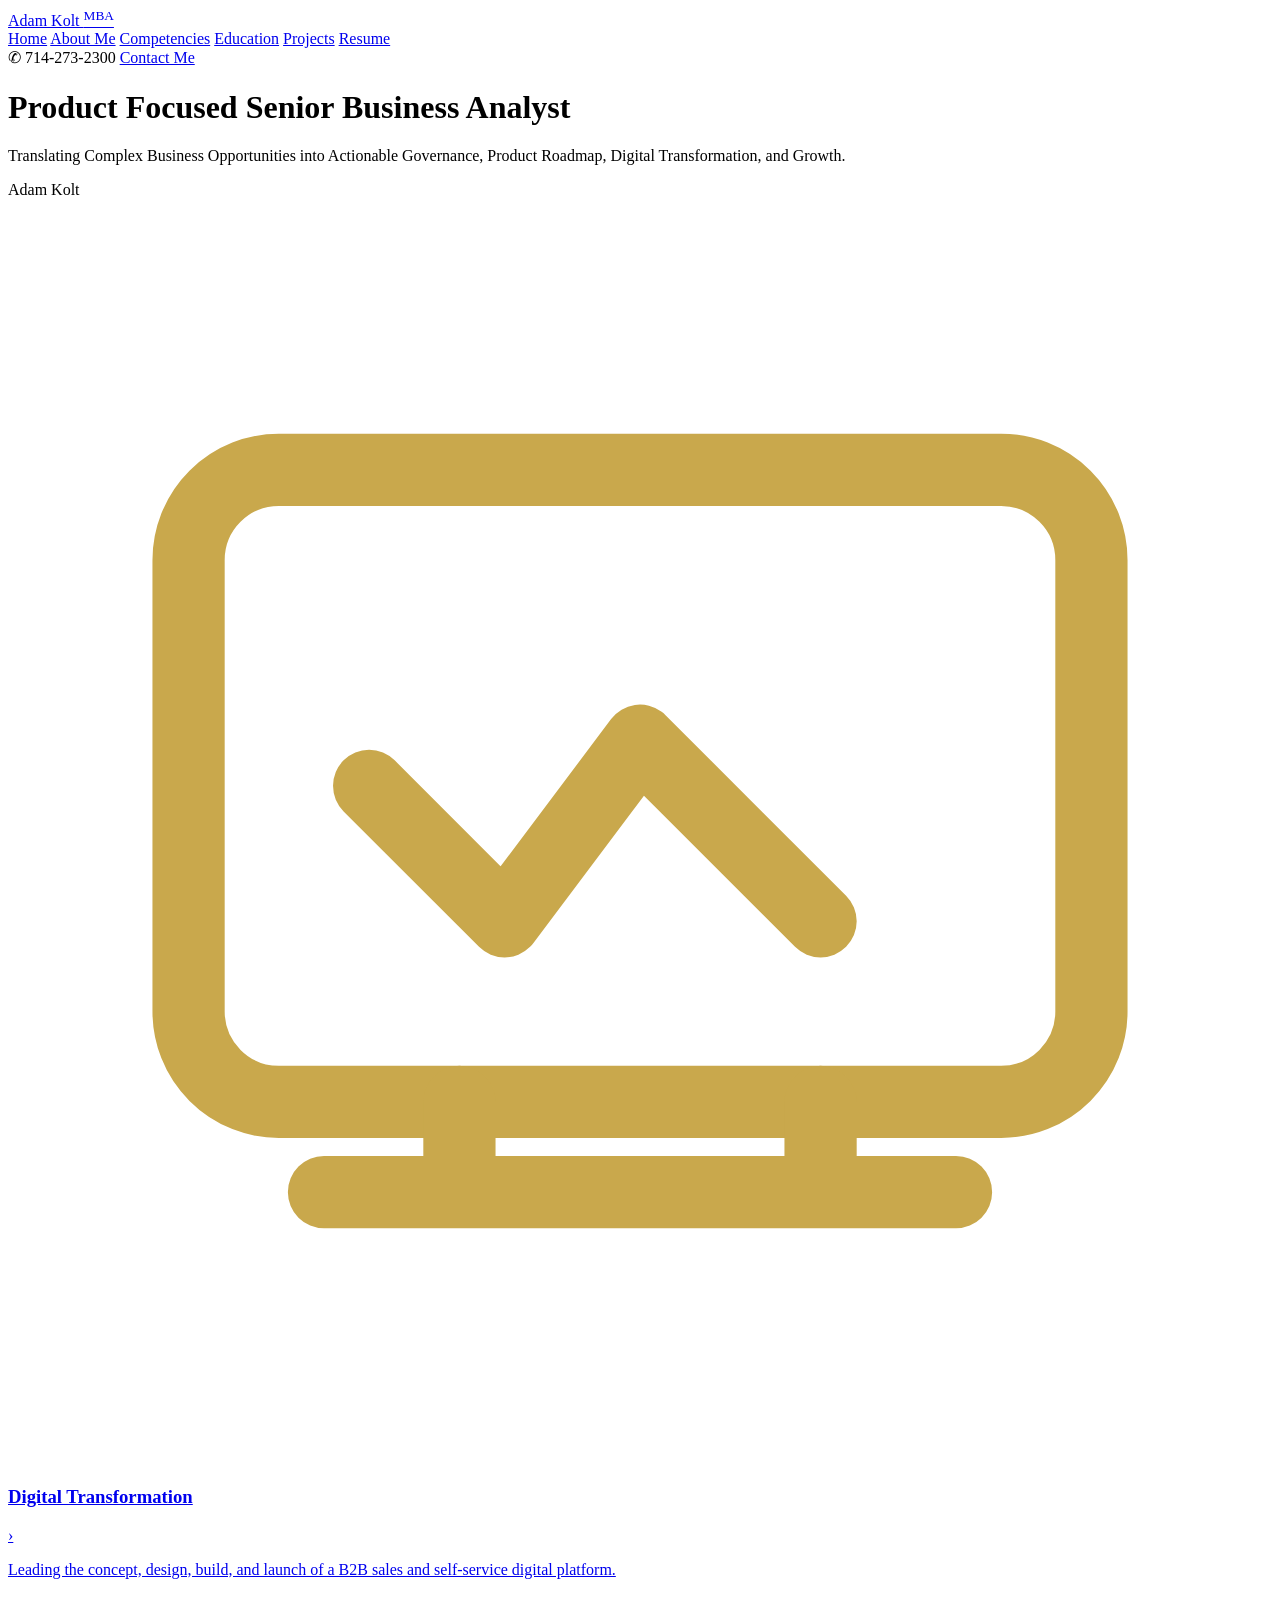
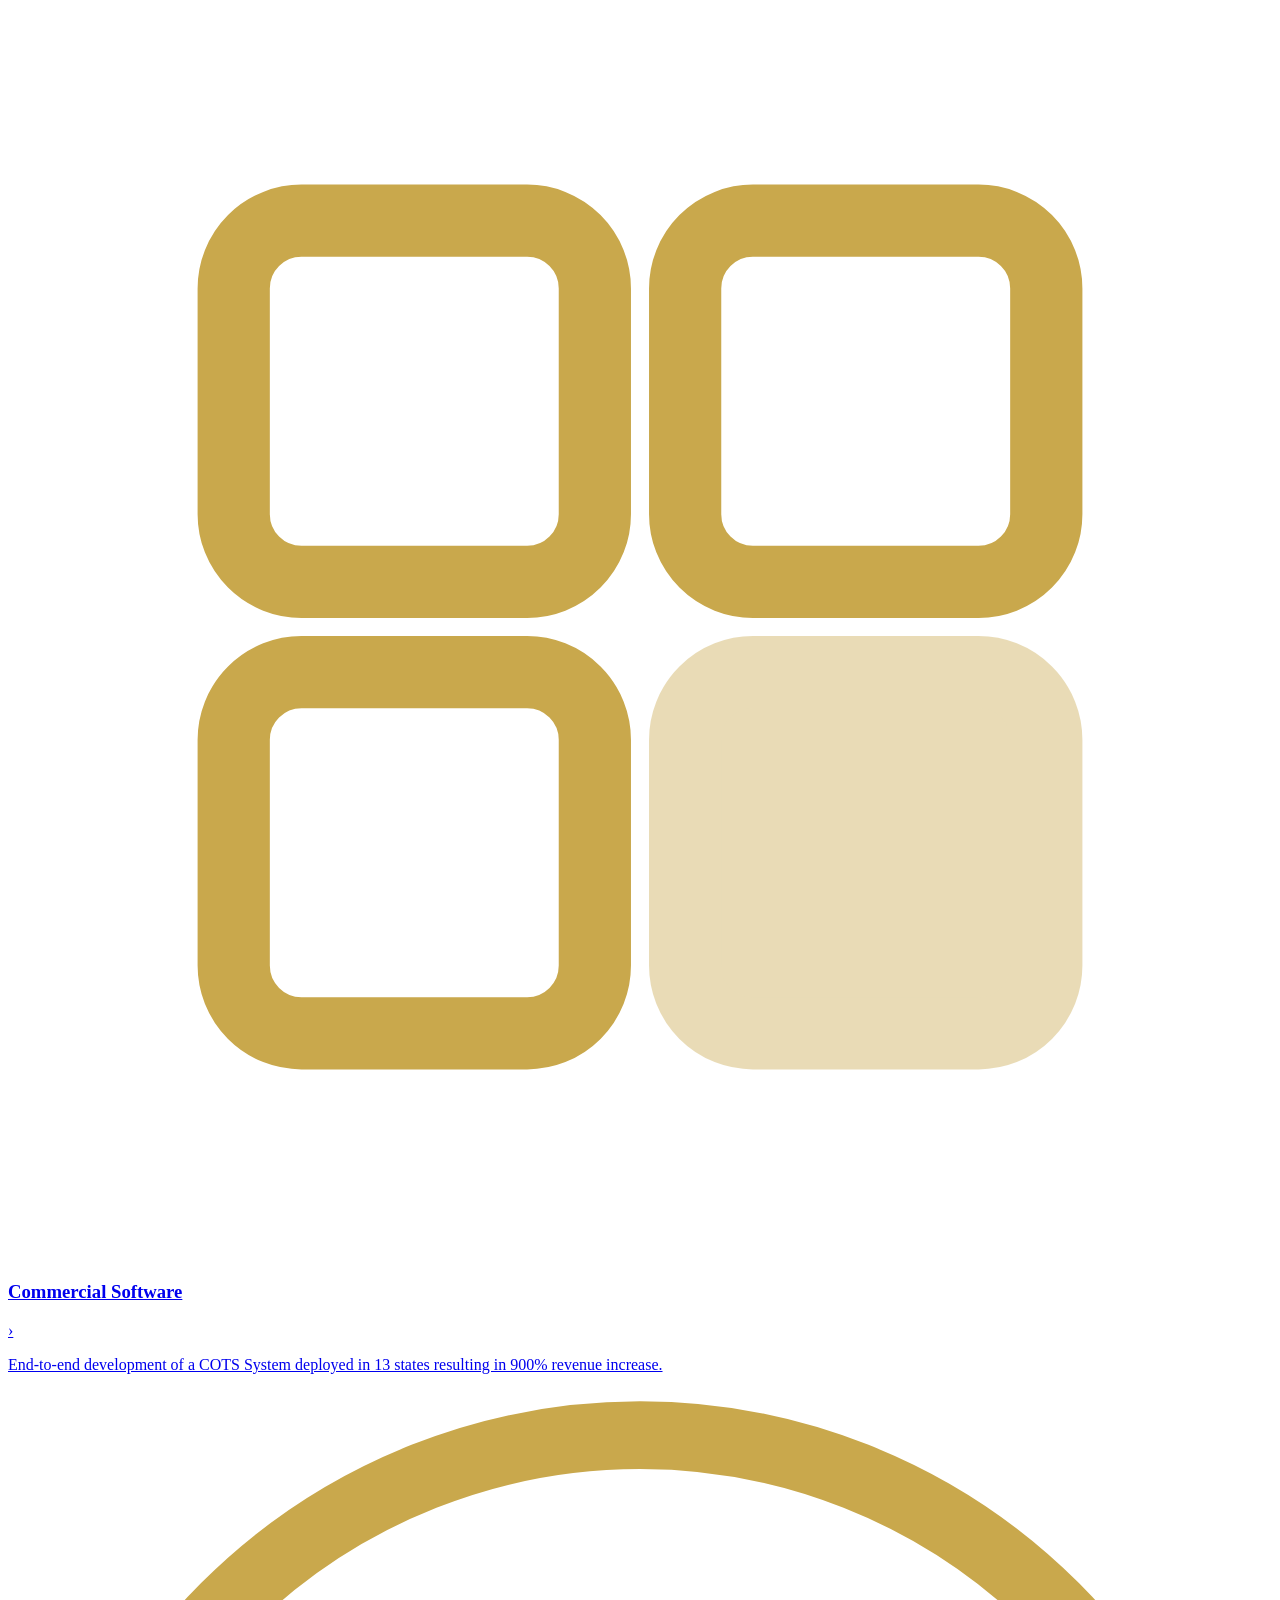
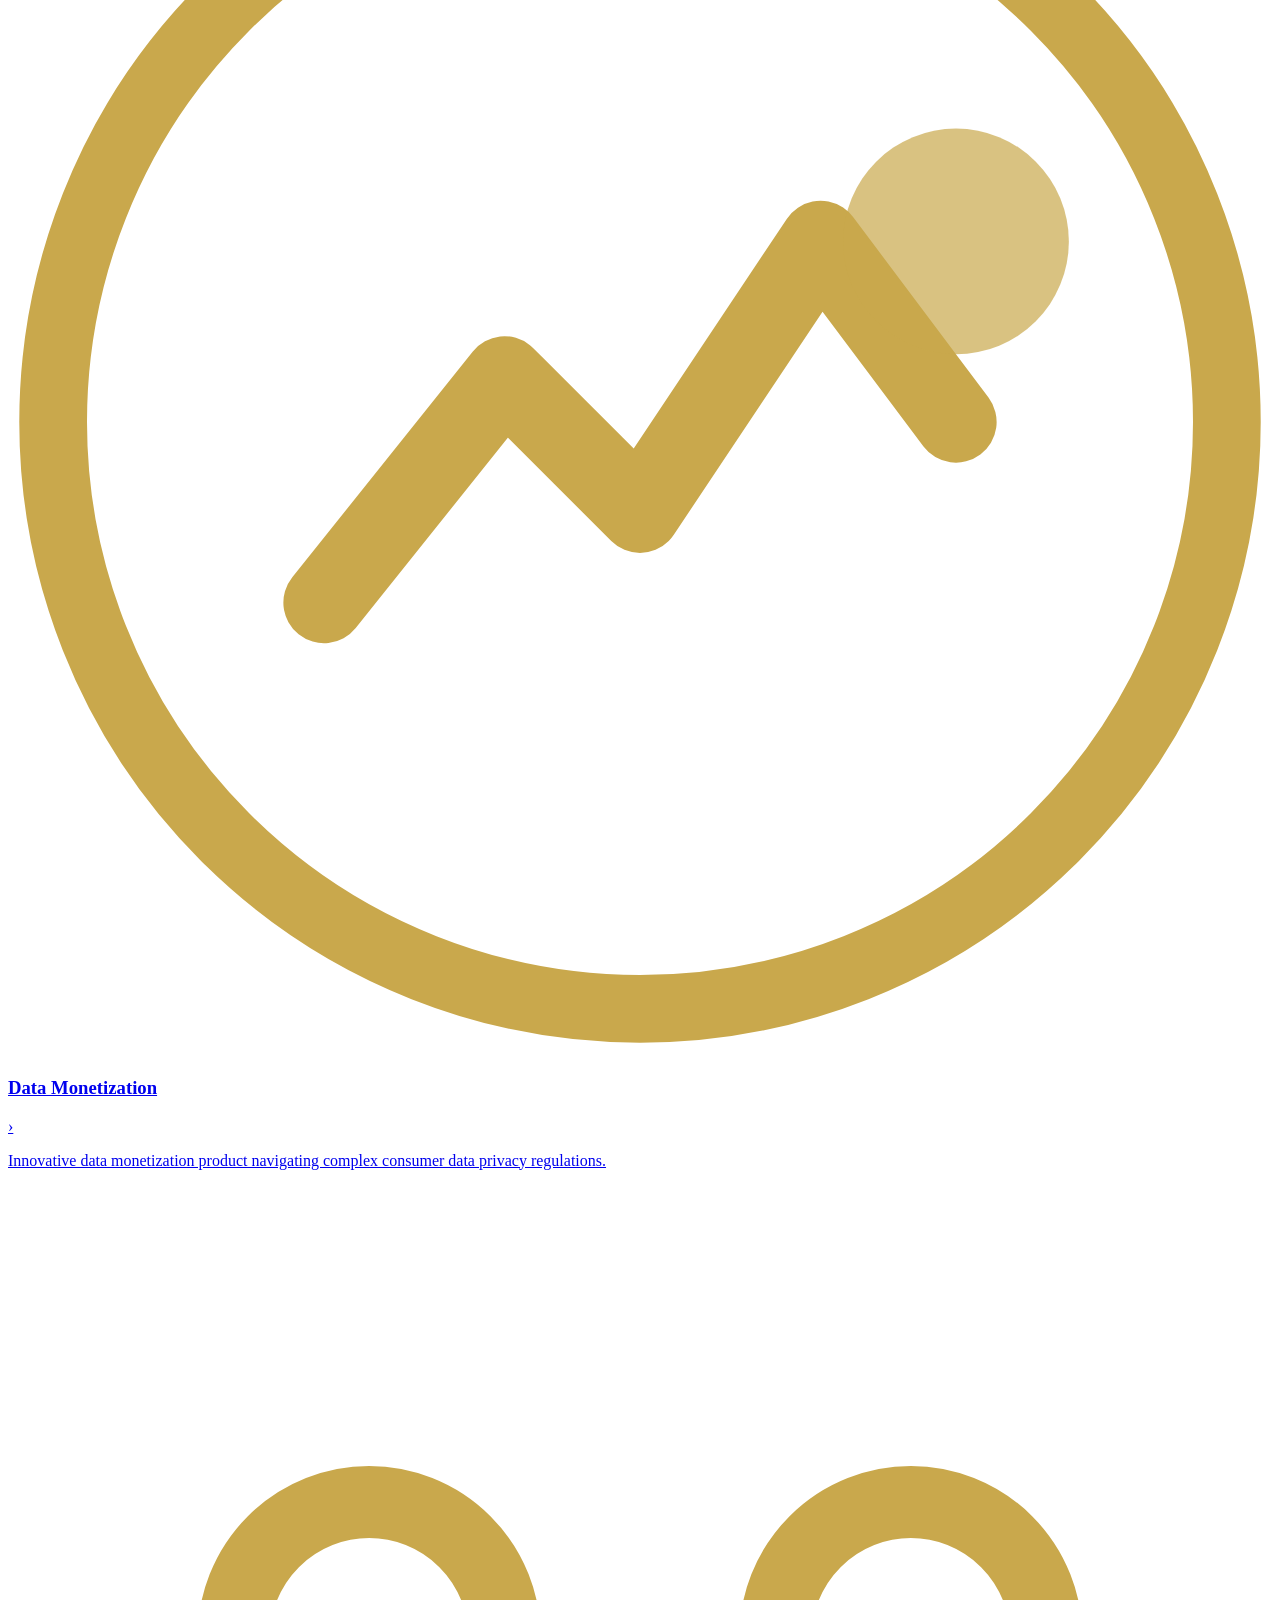
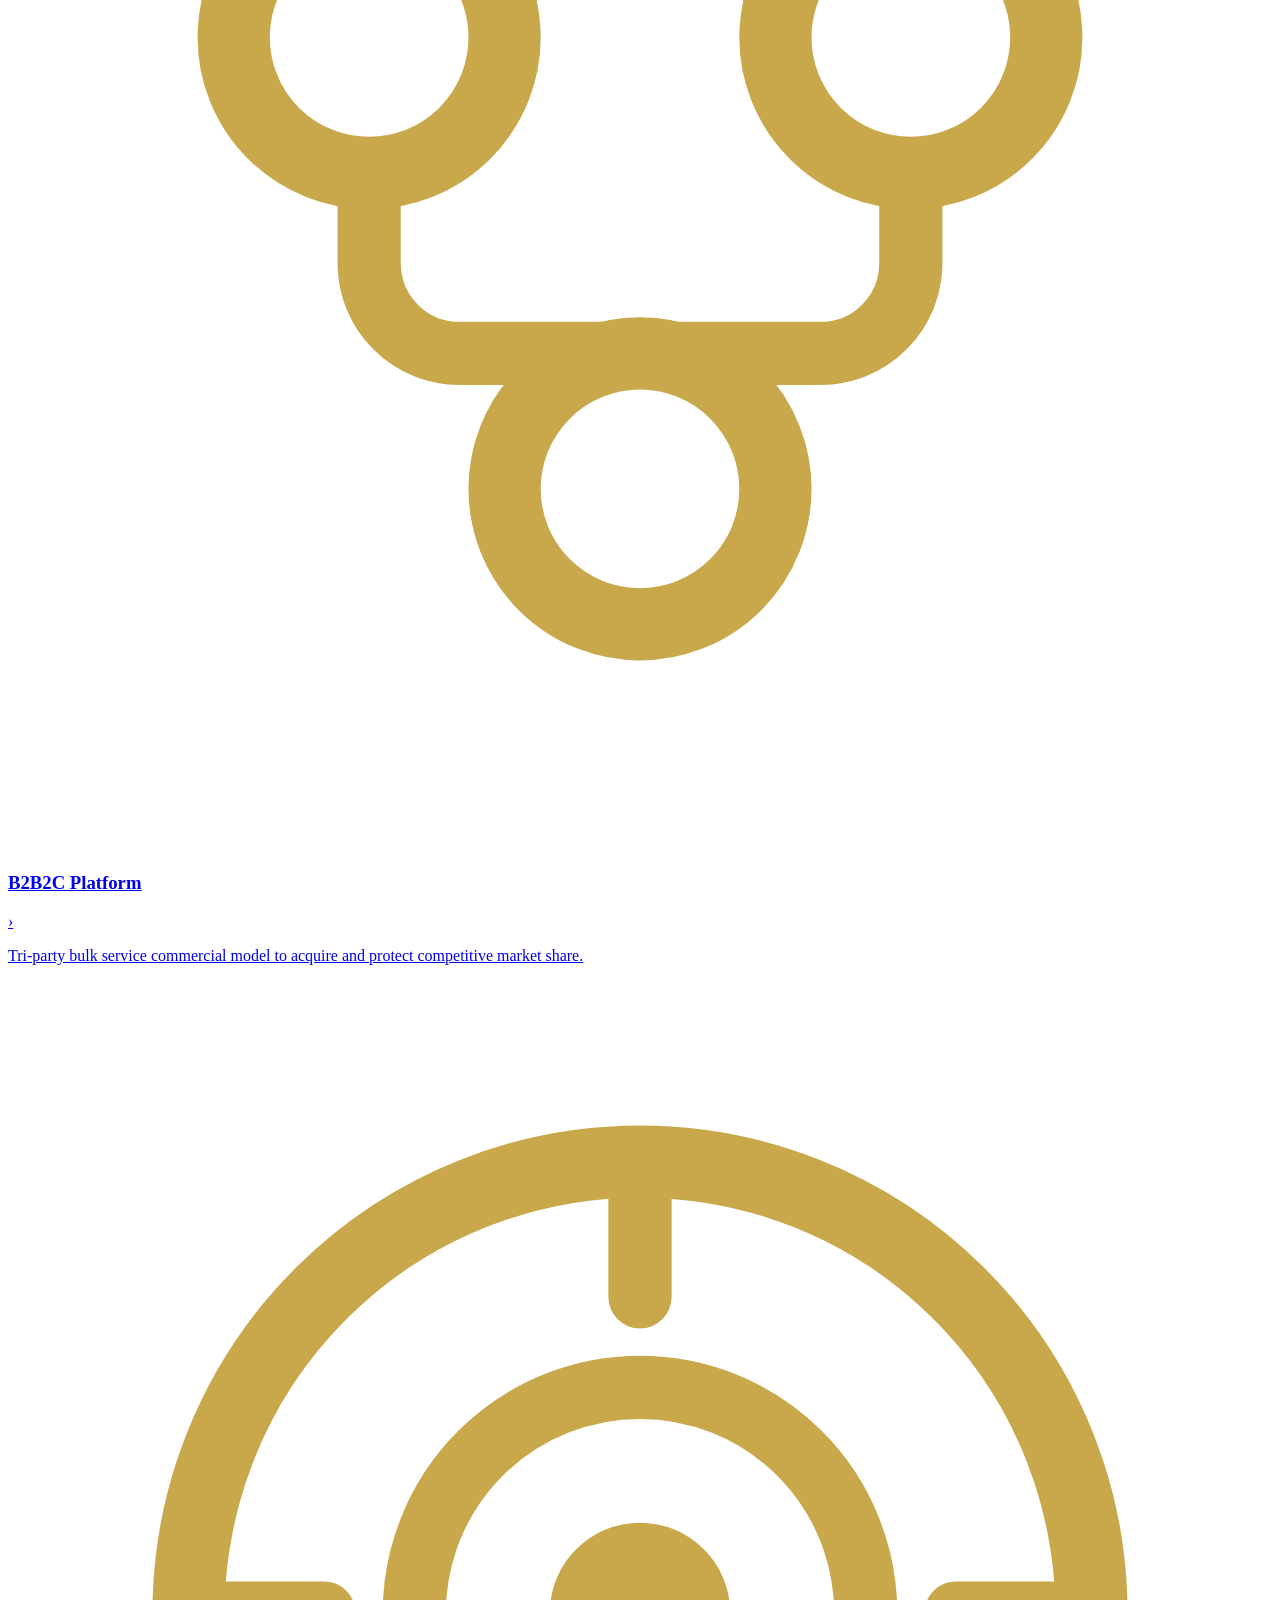
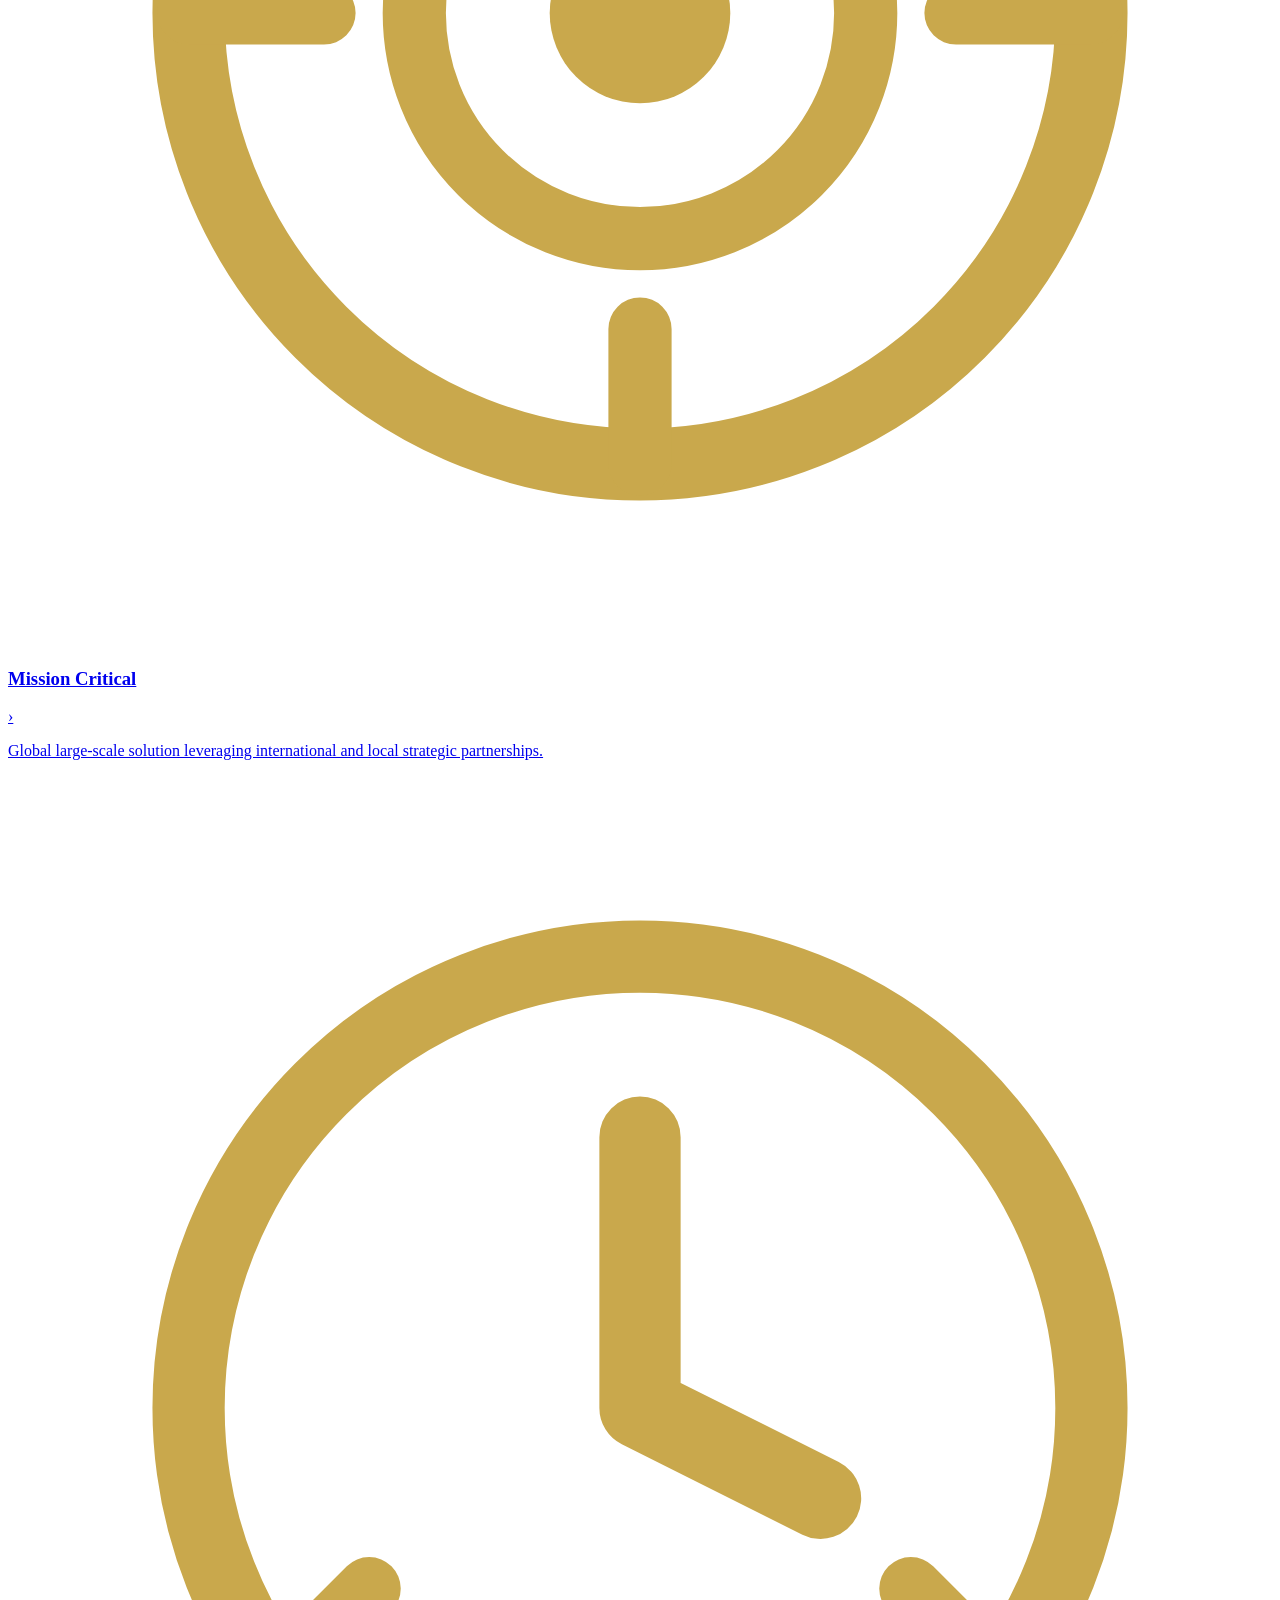
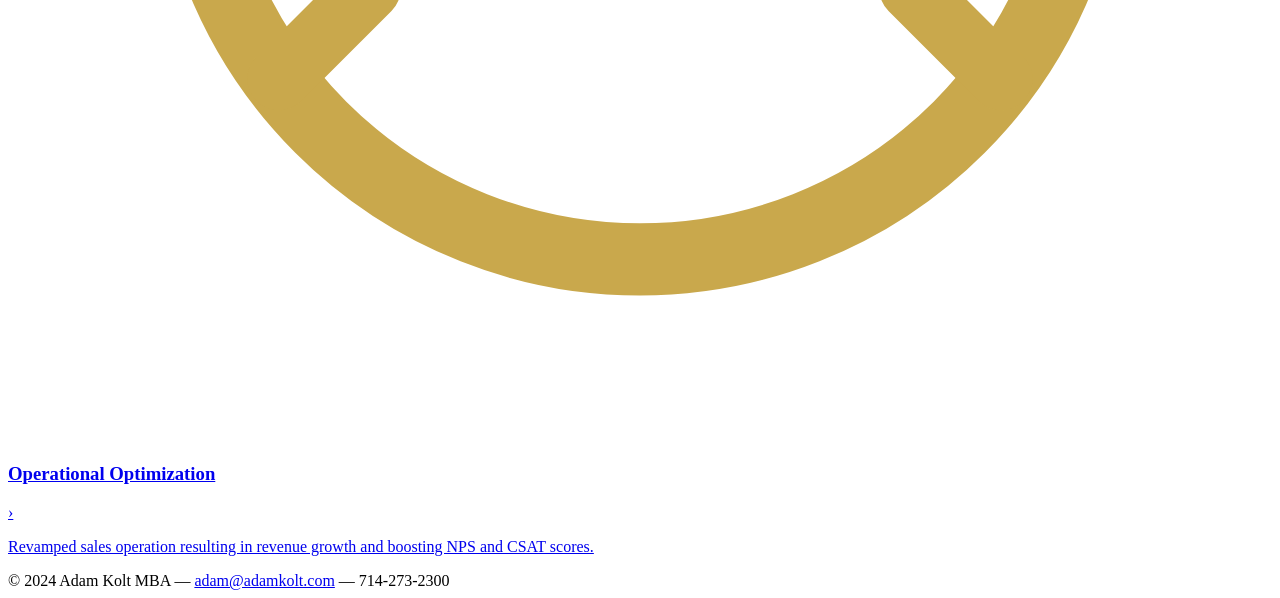
==== index.html @ cce69622 "Replace resume.html with PDF resume Nav links across all pages now open the PDF directly in the brow" ====
<!DOCTYPE html>
<html lang="en">
<head>
  <meta charset="UTF-8">
  <meta name="viewport" content="width=device-width, initial-scale=1.0">
  <title>Adam Kolt MBA – Portfolio</title>
  <link href="https://fonts.googleapis.com/css2?family=Playfair+Display:wght@700&family=DM+Sans:wght@300;400;500;600&display=swap" rel="stylesheet">
  <link rel="stylesheet" href="css/style.css">
</head>
<body>

  <!-- HEADER -->
  <header class="site-header">
    <div class="header-inner">
      <a href="index.html" class="header-logo">Adam Kolt <sup>MBA</sup></a>
      <nav class="site-nav">
        <a href="index.html" class="active">Home</a>
        <a href="about.html">About Me</a>
        <a href="competencies.html">Competencies</a>
        <a href="education.html">Education</a>
        <a href="projects/digital-transformation.html">Projects</a>
        <a href="Adam kolt Resume - Senior Business Analyst.pdf" target="_blank">Resume</a>
      </nav>
      <div class="header-actions">
        <span class="header-phone">&#9990; 714-273-2300</span>
        <a href="mailto:adam@adamkolt.com" class="btn-contact">Contact Me</a>
      </div>
    </div>
  </header>

  <!-- HERO -->
  <div class="hero">
    <div class="hero-inner">
      <div>
        <h1 class="hero-heading">Product Focused Senior Business Analyst</h1>
        <p class="hero-sub">Translating Complex Business Opportunities into Actionable Governance, Product Roadmap, Digital Transformation, and Growth.</p>
      </div>
      <div class="hero-photo">
        <div class="img-placeholder">Adam Kolt</div>
      </div>
    </div>
  </div>

  <!-- PROJECT CARDS -->
  <div class="cards-section">
    <div class="cards-grid">

      <!-- Digital Transformation -->
      <a href="projects/digital-transformation.html" class="project-card">
        <div class="card-icon">
          <svg viewBox="0 0 28 28" fill="none" xmlns="http://www.w3.org/2000/svg">
            <rect x="4" y="6" width="20" height="14" rx="2" stroke="#C9A84C" stroke-width="1.6"/>
            <path d="M10 20v2m8-2v2M7 22h14" stroke="#C9A84C" stroke-width="1.6" stroke-linecap="round"/>
            <path d="M8 13l3 3 3-4 4 4" stroke="#C9A84C" stroke-width="1.6" stroke-linecap="round" stroke-linejoin="round"/>
          </svg>
        </div>
        <div class="card-title">
          <h3>Digital Transformation</h3>
          <span class="card-arrow">›</span>
        </div>
        <p class="card-desc">Leading the concept, design, build, and launch of a B2B sales and self-service digital platform.</p>
      </a>

      <!-- Commercial Software -->
      <a href="projects/commercial-software.html" class="project-card">
        <div class="card-icon">
          <svg viewBox="0 0 28 28" fill="none" xmlns="http://www.w3.org/2000/svg">
            <rect x="5" y="5" width="8" height="8" rx="1.5" stroke="#C9A84C" stroke-width="1.6"/>
            <rect x="15" y="5" width="8" height="8" rx="1.5" stroke="#C9A84C" stroke-width="1.6"/>
            <rect x="5" y="15" width="8" height="8" rx="1.5" stroke="#C9A84C" stroke-width="1.6"/>
            <rect x="15" y="15" width="8" height="8" rx="1.5" fill="#C9A84C" opacity=".4" stroke="#C9A84C" stroke-width="1.6"/>
          </svg>
        </div>
        <div class="card-title">
          <h3>Commercial Software</h3>
          <span class="card-arrow">›</span>
        </div>
        <p class="card-desc">End-to-end development of a COTS System deployed in 13 states resulting in 900% revenue increase.</p>
      </a>

      <!-- Data Monetization -->
      <a href="projects/data-monetization.html" class="project-card">
        <div class="card-icon">
          <svg viewBox="0 0 28 28" fill="none" xmlns="http://www.w3.org/2000/svg">
            <circle cx="14" cy="14" r="13" stroke="#C9A84C" stroke-width="1.5"/>
            <path d="M7 18l4-5 3 3 4-6 3 4" stroke="#C9A84C" stroke-width="1.8" stroke-linecap="round" stroke-linejoin="round"/>
            <circle cx="21" cy="10" r="2.5" fill="#C9A84C" opacity=".7"/>
          </svg>
        </div>
        <div class="card-title">
          <h3>Data Monetization</h3>
          <span class="card-arrow">›</span>
        </div>
        <p class="card-desc">Innovative data monetization product navigating complex consumer data privacy regulations.</p>
      </a>

      <!-- B2B2C Platform -->
      <a href="projects/b2b2c-platform.html" class="project-card">
        <div class="card-icon">
          <svg viewBox="0 0 28 28" fill="none" xmlns="http://www.w3.org/2000/svg">
            <circle cx="8" cy="10" r="3" stroke="#C9A84C" stroke-width="1.6"/>
            <circle cx="20" cy="10" r="3" stroke="#C9A84C" stroke-width="1.6"/>
            <circle cx="14" cy="20" r="3" stroke="#C9A84C" stroke-width="1.6"/>
            <path d="M8 13v2a2 2 0 002 2h4" stroke="#C9A84C" stroke-width="1.4" stroke-linecap="round"/>
            <path d="M20 13v2a2 2 0 01-2 2h-4" stroke="#C9A84C" stroke-width="1.4" stroke-linecap="round"/>
          </svg>
        </div>
        <div class="card-title">
          <h3>B2B2C Platform</h3>
          <span class="card-arrow">›</span>
        </div>
        <p class="card-desc">Tri-party bulk service commercial model to acquire and protect competitive market share.</p>
      </a>

      <!-- Mission Critical -->
      <a href="projects/mission-critical.html" class="project-card">
        <div class="card-icon">
          <svg viewBox="0 0 28 28" fill="none" xmlns="http://www.w3.org/2000/svg">
            <circle cx="14" cy="14" r="10" stroke="#C9A84C" stroke-width="1.6"/>
            <circle cx="14" cy="14" r="5" stroke="#C9A84C" stroke-width="1.4"/>
            <circle cx="14" cy="14" r="2" fill="#C9A84C"/>
            <path d="M14 4v3M14 21v3M4 14h3M21 14h3" stroke="#C9A84C" stroke-width="1.4" stroke-linecap="round"/>
          </svg>
        </div>
        <div class="card-title">
          <h3>Mission Critical</h3>
          <span class="card-arrow">›</span>
        </div>
        <p class="card-desc">Global large-scale solution leveraging international and local strategic partnerships.</p>
      </a>

      <!-- Operational Optimization -->
      <a href="projects/operational-optimization.html" class="project-card">
        <div class="card-icon">
          <svg viewBox="0 0 28 28" fill="none" xmlns="http://www.w3.org/2000/svg">
            <path d="M14 4a10 10 0 100 20A10 10 0 0014 4z" stroke="#C9A84C" stroke-width="1.6"/>
            <path d="M14 8v6l4 2" stroke="#C9A84C" stroke-width="1.8" stroke-linecap="round" stroke-linejoin="round"/>
            <path d="M6 20l2-2M22 20l-2-2" stroke="#C9A84C" stroke-width="1.4" stroke-linecap="round"/>
          </svg>
        </div>
        <div class="card-title">
          <h3>Operational Optimization</h3>
          <span class="card-arrow">›</span>
        </div>
        <p class="card-desc">Revamped sales operation resulting in revenue growth and boosting NPS and CSAT scores.</p>
      </a>

    </div>
  </div>

  <footer class="site-footer">
    &copy; 2024 Adam Kolt MBA &mdash; <a href="mailto:adam@adamkolt.com">adam@adamkolt.com</a> &mdash; 714-273-2300
  </footer>

</body>
</html>
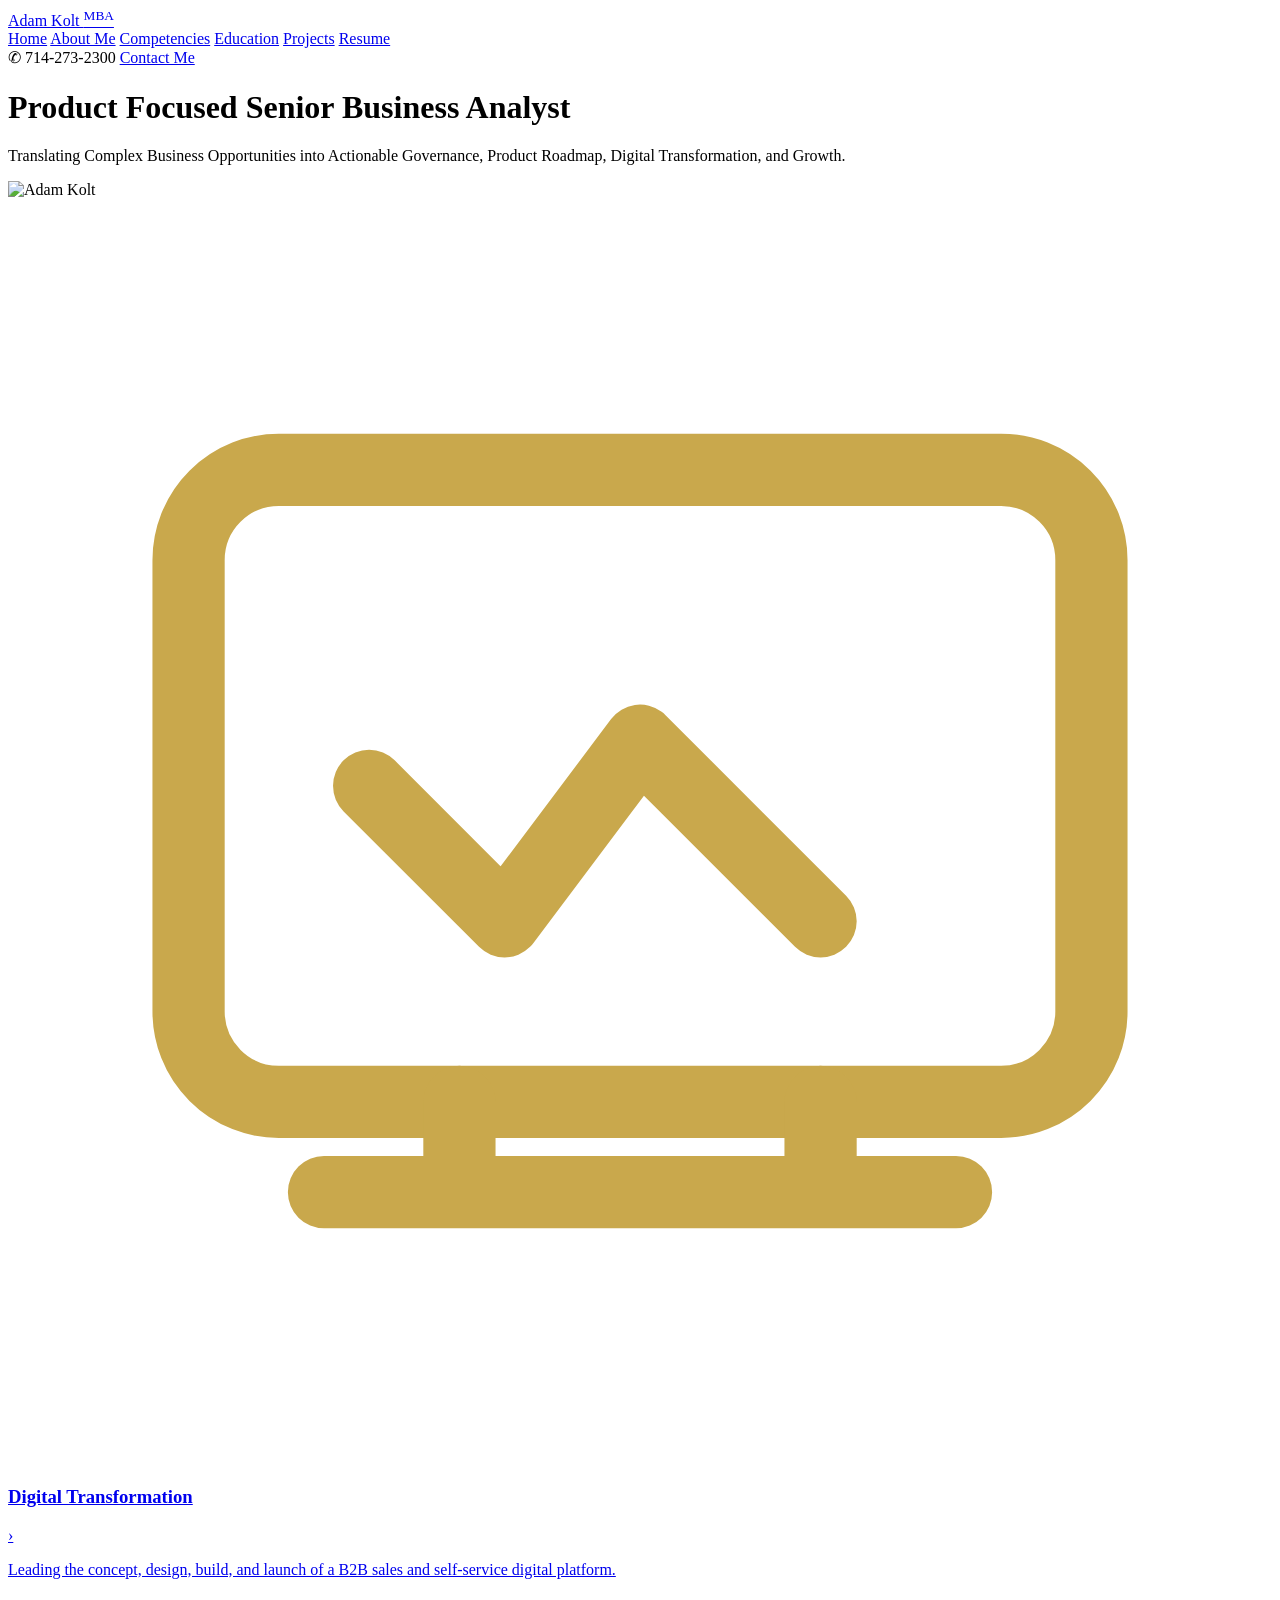
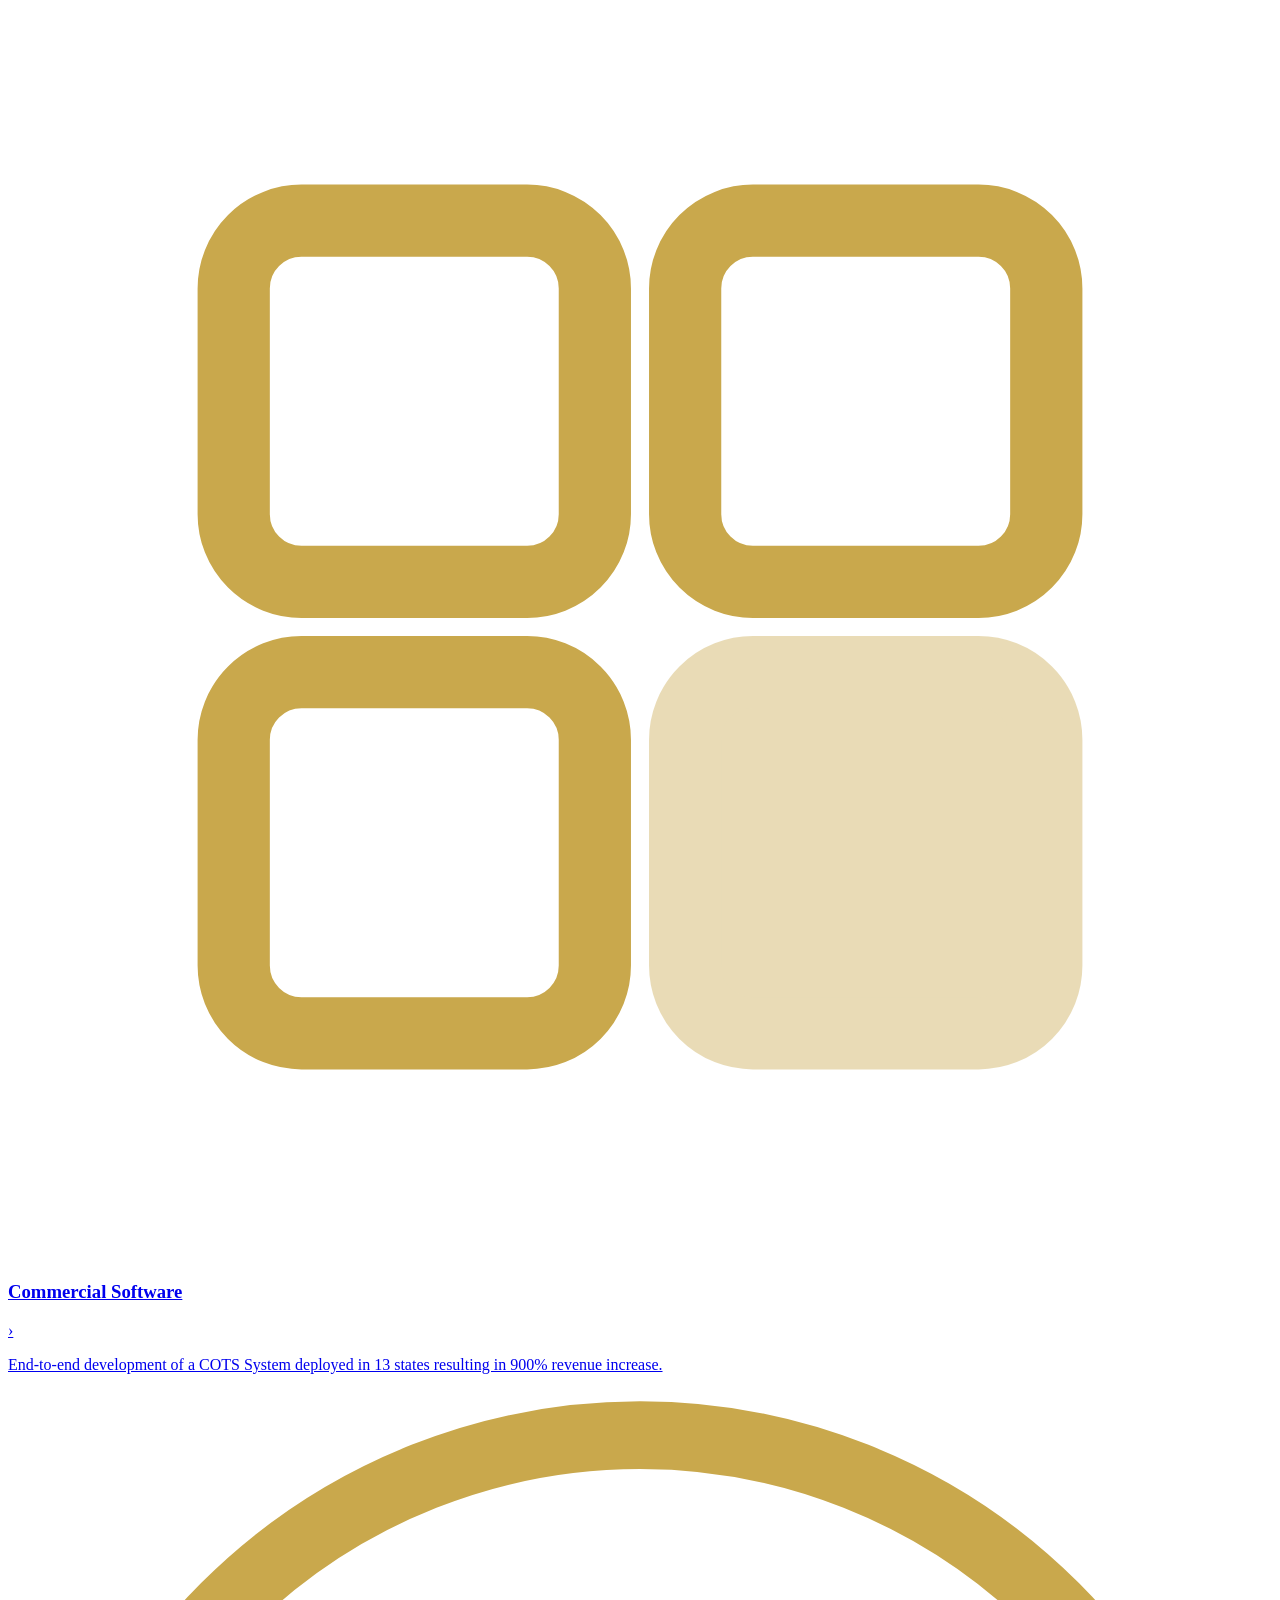
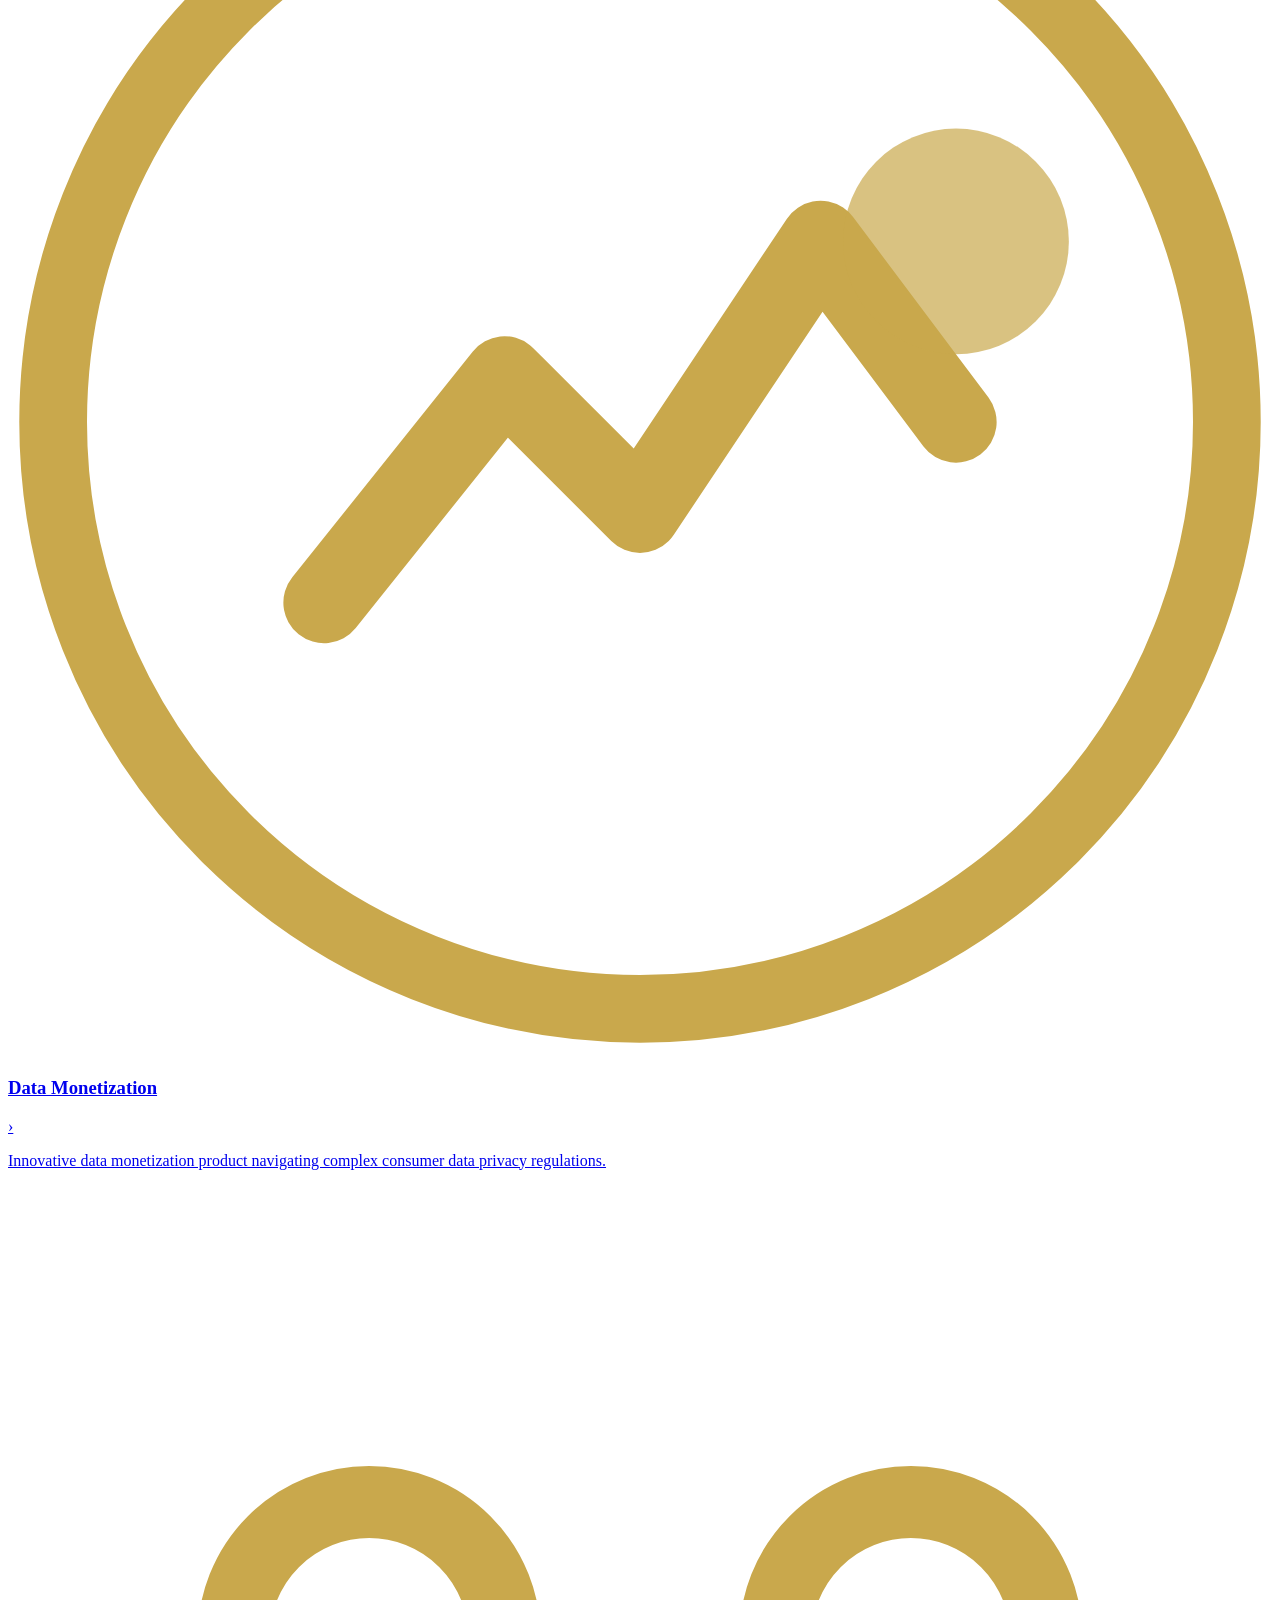
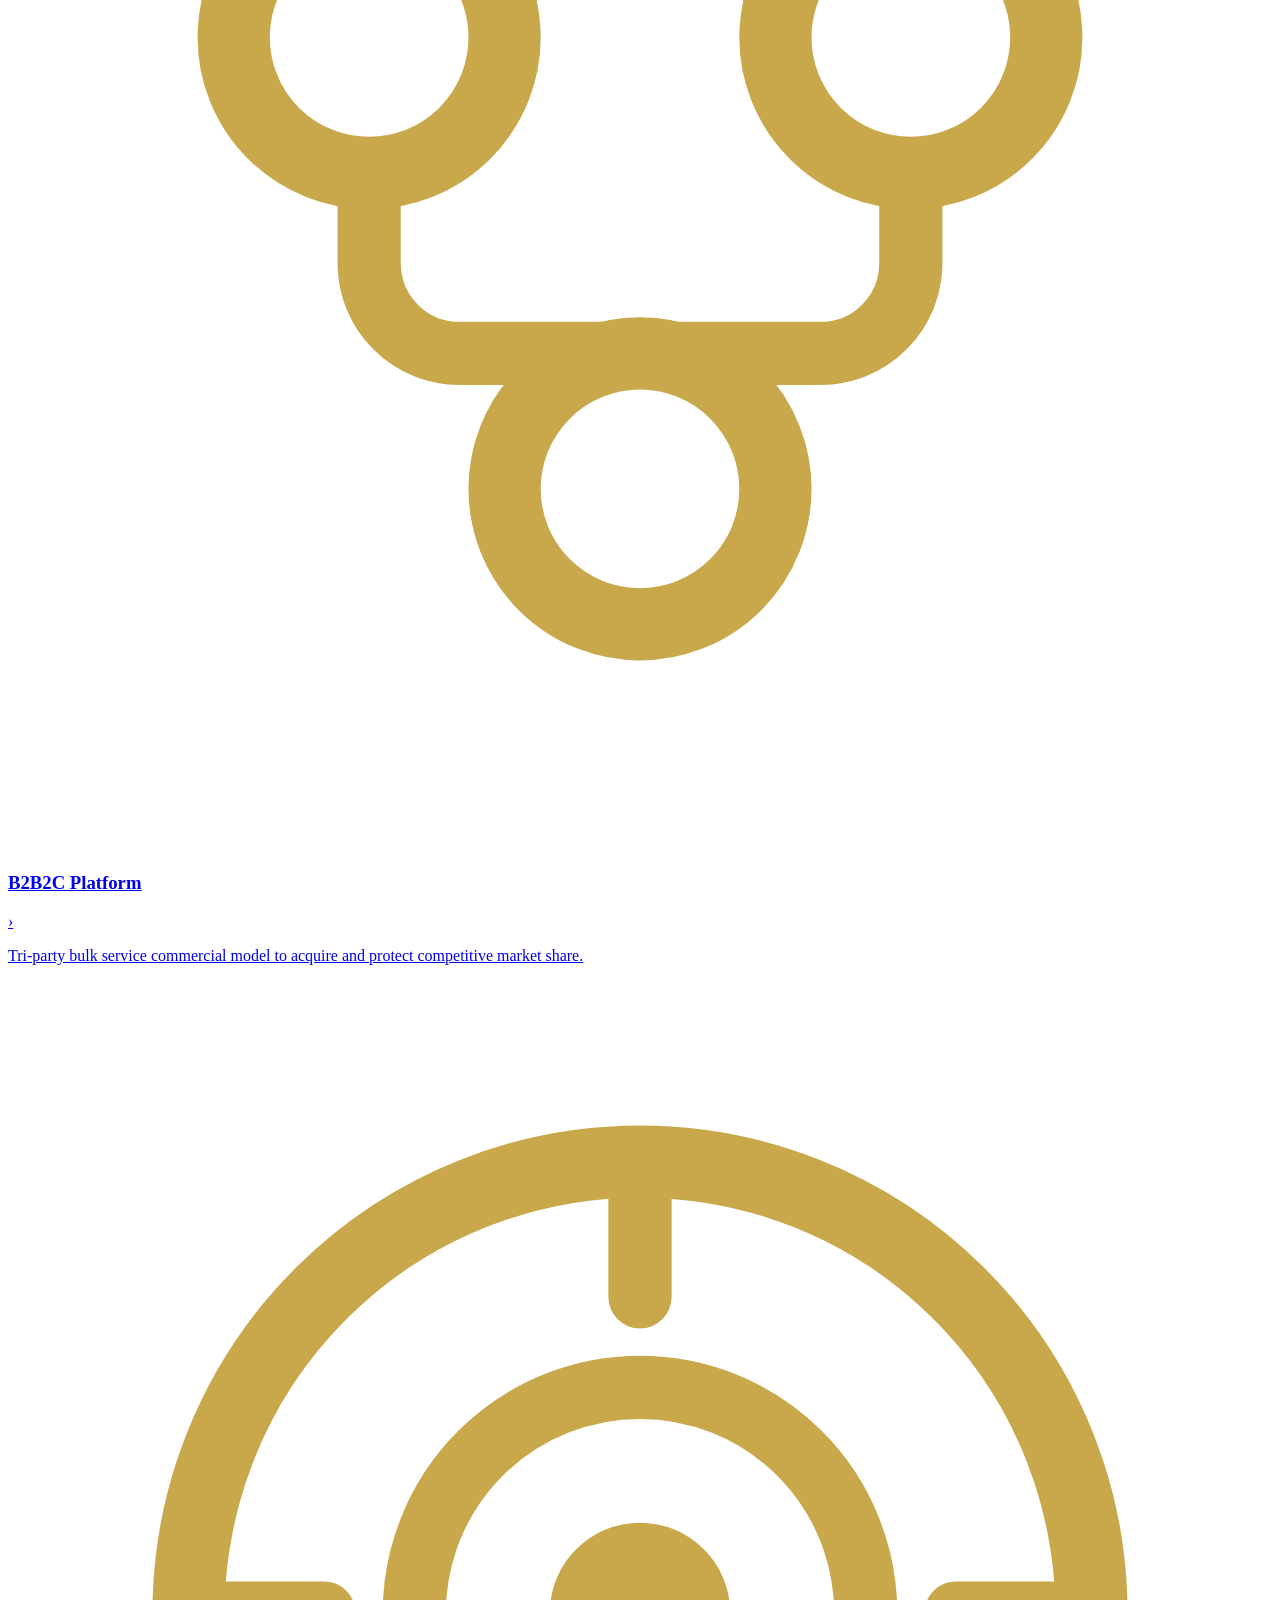
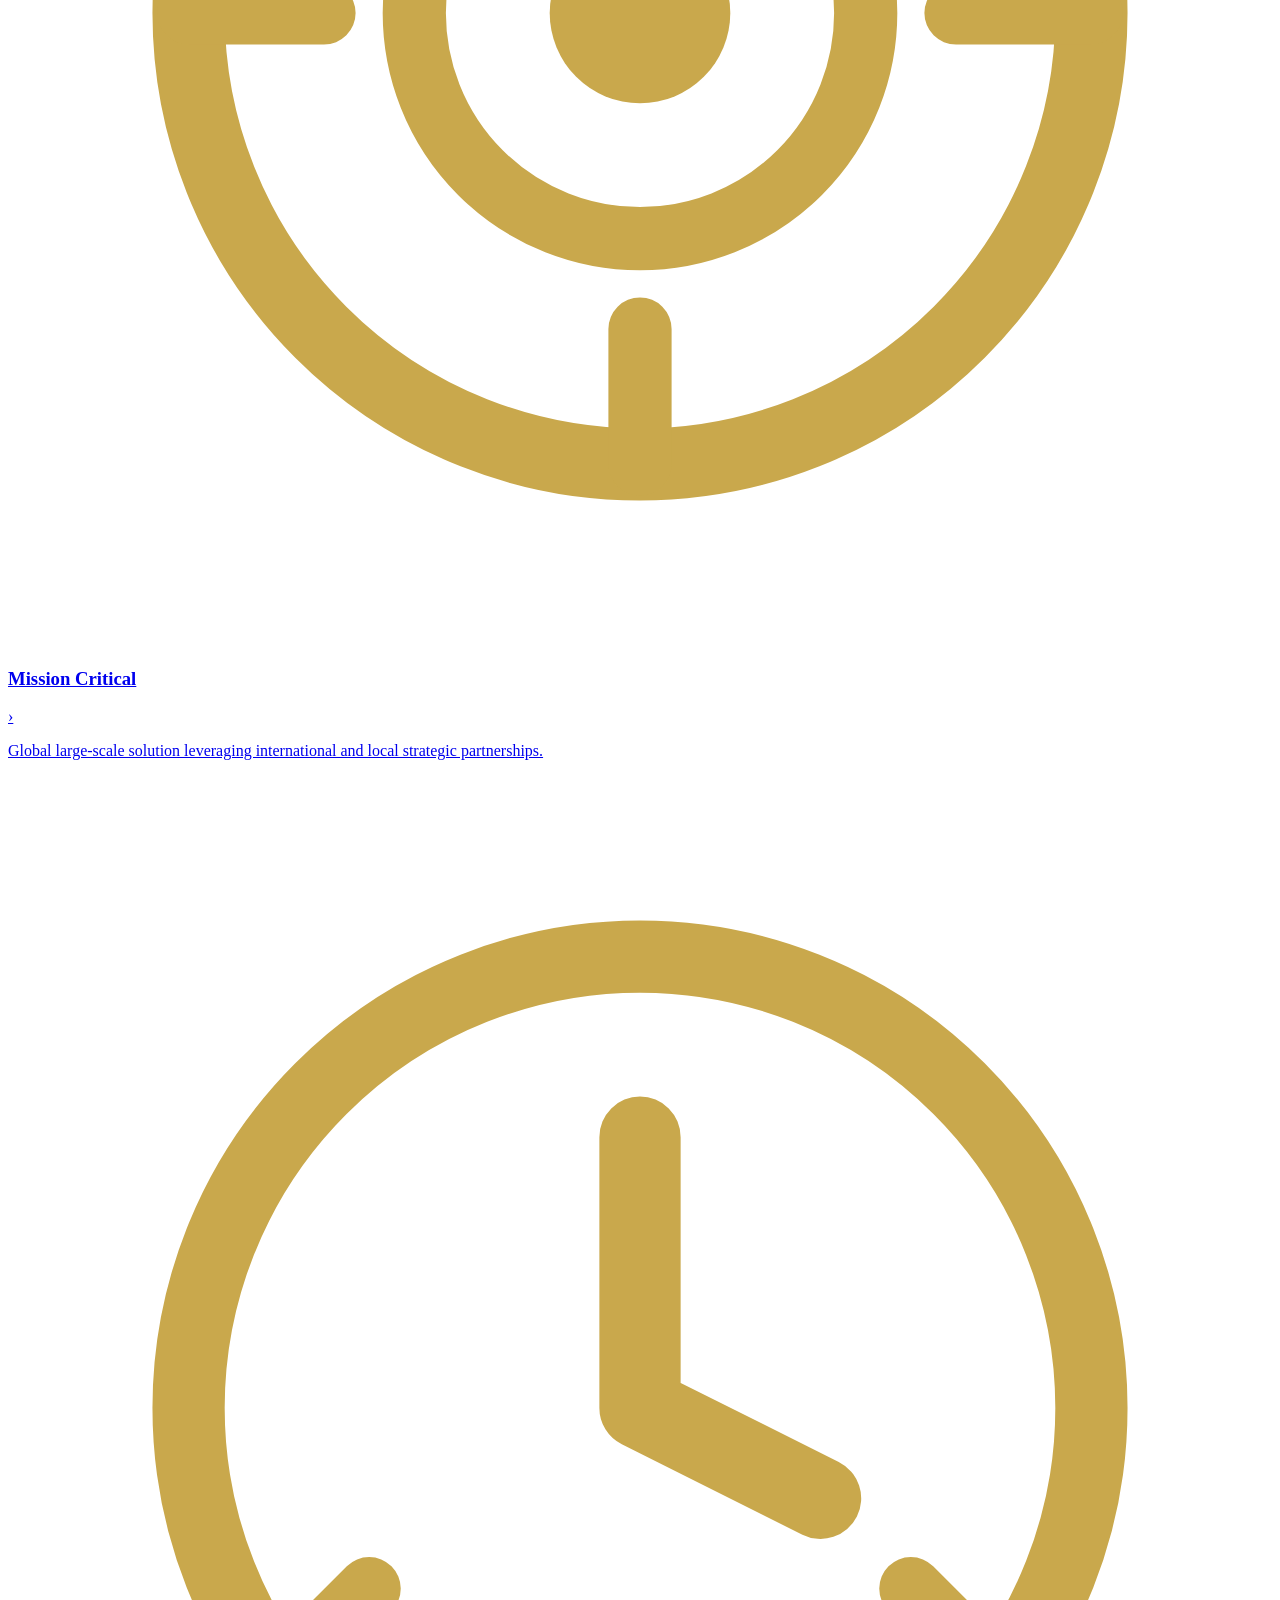
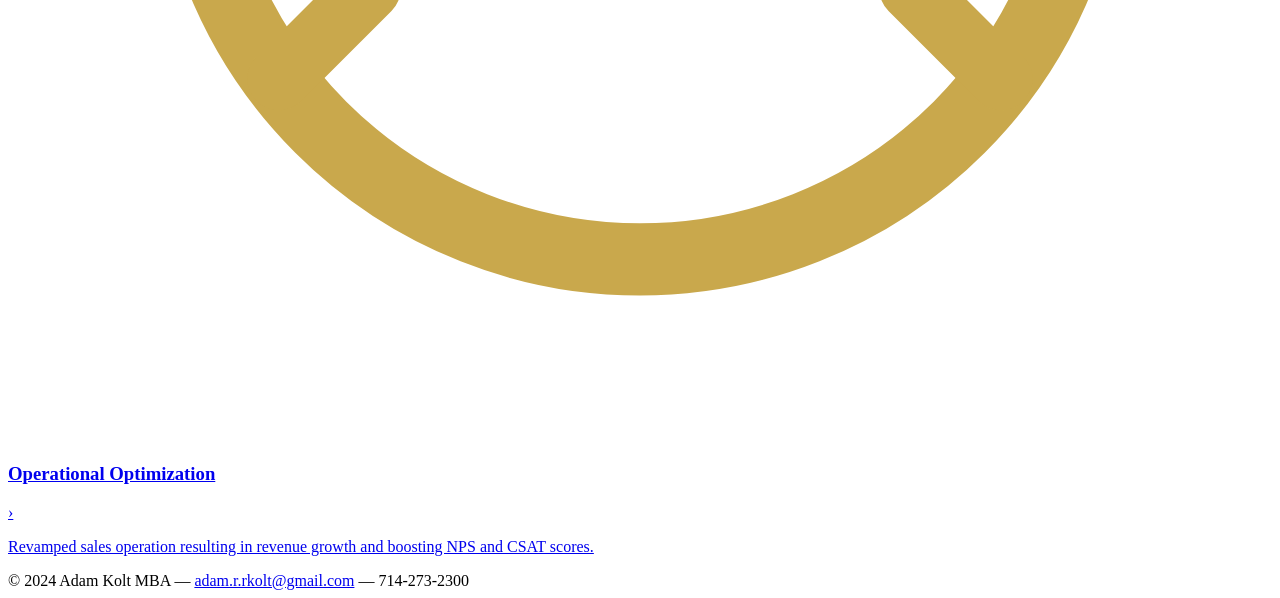
==== commit eafe0c54: "Update email to adam.r.rkolt@gmail.com across all pages Co-Authored-By: Claude Sonnet 4.6 <noreply@a" ====
--- a/index.html
+++ b/index.html
@@ -23,7 +23,7 @@
       </nav>
       <div class="header-actions">
         <span class="header-phone">&#9990; 714-273-2300</span>
-        <a href="mailto:adam@adamkolt.com" class="btn-contact">Contact Me</a>
+        <a href="mailto:adam.r.rkolt@gmail.com" class="btn-contact">Contact Me</a>
       </div>
     </div>
   </header>
@@ -36,7 +36,7 @@
         <p class="hero-sub">Translating Complex Business Opportunities into Actionable Governance, Product Roadmap, Digital Transformation, and Growth.</p>
       </div>
       <div class="hero-photo">
-        <div class="img-placeholder">Adam Kolt</div>
+        <img src="images/AdamKolt.JPG" alt="Adam Kolt" style="width:100%;height:100%;object-fit:cover;object-position:center top;">
       </div>
     </div>
   </div>
@@ -149,7 +149,7 @@
   </div>
 
   <footer class="site-footer">
-    &copy; 2024 Adam Kolt MBA &mdash; <a href="mailto:adam@adamkolt.com">adam@adamkolt.com</a> &mdash; 714-273-2300
+    &copy; 2024 Adam Kolt MBA &mdash; <a href="mailto:adam.r.rkolt@gmail.com">adam.r.rkolt@gmail.com</a> &mdash; 714-273-2300
   </footer>
 
 </body>
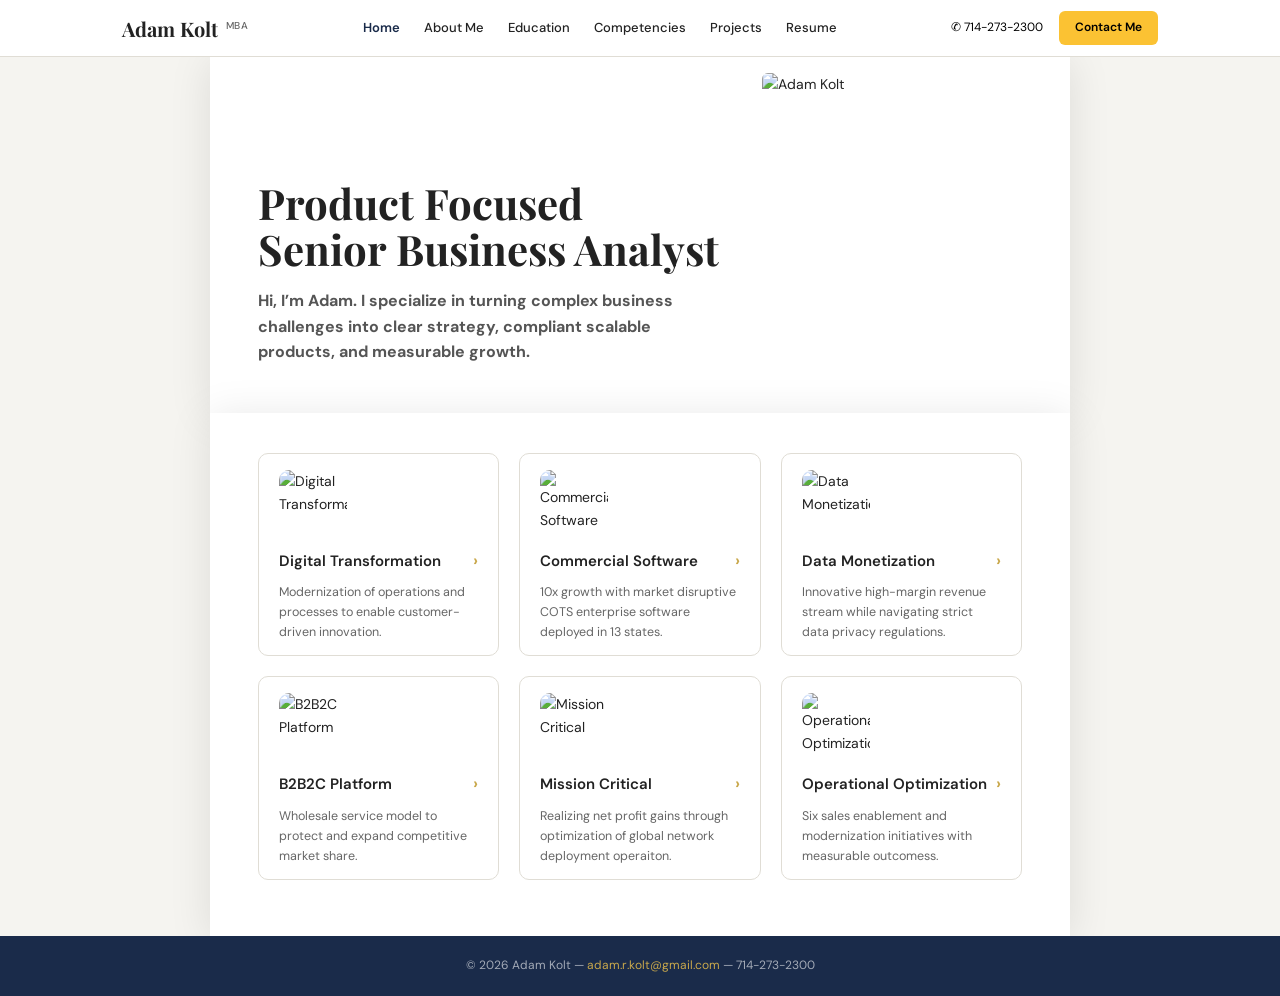
==== commit 5b46d739: "Update hero section text sizing and width - Increase hero-sub font from 15px to 16px - Widen text co" ====
--- a/index.html
+++ b/index.html
@@ -1,12 +1,16 @@
 <!DOCTYPE html>
 <html lang="en">
+
 <head>
   <meta charset="UTF-8">
   <meta name="viewport" content="width=device-width, initial-scale=1.0">
   <title>Adam Kolt MBA – Portfolio</title>
-  <link href="https://fonts.googleapis.com/css2?family=Playfair+Display:wght@700&family=DM+Sans:wght@300;400;500;600&display=swap" rel="stylesheet">
+  <link
+    href="https://fonts.googleapis.com/css2?family=Playfair+Display:wght@700&family=DM+Sans:wght@300;400;500;600&display=swap"
+    rel="stylesheet">
   <link rel="stylesheet" href="css/style.css">
 </head>
+
 <body>
 
   <!-- HEADER -->
@@ -16,14 +20,14 @@
       <nav class="site-nav">
         <a href="index.html" class="active">Home</a>
         <a href="about.html">About Me</a>
+        <a href="education.html">Education</a>
         <a href="competencies.html">Competencies</a>
-        <a href="education.html">Education</a>
         <a href="projects/digital-transformation.html">Projects</a>
-        <a href="Adam kolt Resume - Senior Business Analyst.pdf" target="_blank">Resume</a>
+        <a href="resume.html">Resume</a>
       </nav>
       <div class="header-actions">
         <span class="header-phone">&#9990; 714-273-2300</span>
-        <a href="mailto:adam.r.rkolt@gmail.com" class="btn-contact">Contact Me</a>
+        <a href="mailto:adam.r.kolt@gmail.com" class="btn-contact">Contact Me</a>
       </div>
     </div>
   </header>
@@ -33,10 +37,17 @@
     <div class="hero-inner">
       <div>
         <h1 class="hero-heading">Product Focused Senior Business Analyst</h1>
-        <p class="hero-sub">Translating Complex Business Opportunities into Actionable Governance, Product Roadmap, Digital Transformation, and Growth.</p>
+        <p class="hero-sub">
+          <strong>Hi, I’m Adam. I specialize in turning complex business challenges into clear strategy, compliant
+            scalable
+            products, and measurable growth.</strong>
+
+
+        </p>
       </div>
       <div class="hero-photo">
-        <img src="images/AdamKolt.JPG" alt="Adam Kolt" style="width:100%;height:100%;object-fit:cover;object-position:center top;">
+        <img src="images/AdamKolt.JPG" alt="Adam Kolt"
+          style="width:100%;height:100%;object-fit:cover;object-position:center top;">
       </div>
     </div>
   </div>
@@ -48,109 +59,86 @@
       <!-- Digital Transformation -->
       <a href="projects/digital-transformation.html" class="project-card">
         <div class="card-icon">
-          <svg viewBox="0 0 28 28" fill="none" xmlns="http://www.w3.org/2000/svg">
-            <rect x="4" y="6" width="20" height="14" rx="2" stroke="#C9A84C" stroke-width="1.6"/>
-            <path d="M10 20v2m8-2v2M7 22h14" stroke="#C9A84C" stroke-width="1.6" stroke-linecap="round"/>
-            <path d="M8 13l3 3 3-4 4 4" stroke="#C9A84C" stroke-width="1.6" stroke-linecap="round" stroke-linejoin="round"/>
-          </svg>
+          <img src="images/DT_Icon.png" alt="Digital Transformation" style="width:100%;height:100%;object-fit:contain;">
         </div>
         <div class="card-title">
           <h3>Digital Transformation</h3>
           <span class="card-arrow">›</span>
         </div>
-        <p class="card-desc">Leading the concept, design, build, and launch of a B2B sales and self-service digital platform.</p>
+        <p class="card-desc">Modernization of operations and processes to enable customer-driven innovation.</p>
       </a>
 
       <!-- Commercial Software -->
       <a href="projects/commercial-software.html" class="project-card">
         <div class="card-icon">
-          <svg viewBox="0 0 28 28" fill="none" xmlns="http://www.w3.org/2000/svg">
-            <rect x="5" y="5" width="8" height="8" rx="1.5" stroke="#C9A84C" stroke-width="1.6"/>
-            <rect x="15" y="5" width="8" height="8" rx="1.5" stroke="#C9A84C" stroke-width="1.6"/>
-            <rect x="5" y="15" width="8" height="8" rx="1.5" stroke="#C9A84C" stroke-width="1.6"/>
-            <rect x="15" y="15" width="8" height="8" rx="1.5" fill="#C9A84C" opacity=".4" stroke="#C9A84C" stroke-width="1.6"/>
-          </svg>
+          <img src="images/CS_Icon.png" alt="Commercial Software" style="width:100%;height:100%;object-fit:contain;">
         </div>
         <div class="card-title">
           <h3>Commercial Software</h3>
           <span class="card-arrow">›</span>
         </div>
-        <p class="card-desc">End-to-end development of a COTS System deployed in 13 states resulting in 900% revenue increase.</p>
+        <p class="card-desc">10x growth with market disruptive COTS enterprise software deployed in 13 states.</p>
       </a>
 
       <!-- Data Monetization -->
       <a href="projects/data-monetization.html" class="project-card">
         <div class="card-icon">
-          <svg viewBox="0 0 28 28" fill="none" xmlns="http://www.w3.org/2000/svg">
-            <circle cx="14" cy="14" r="13" stroke="#C9A84C" stroke-width="1.5"/>
-            <path d="M7 18l4-5 3 3 4-6 3 4" stroke="#C9A84C" stroke-width="1.8" stroke-linecap="round" stroke-linejoin="round"/>
-            <circle cx="21" cy="10" r="2.5" fill="#C9A84C" opacity=".7"/>
-          </svg>
+          <img src="images/DM_Icon.png" alt="Data Monetization" style="width:100%;height:100%;object-fit:contain;">
         </div>
         <div class="card-title">
           <h3>Data Monetization</h3>
           <span class="card-arrow">›</span>
         </div>
-        <p class="card-desc">Innovative data monetization product navigating complex consumer data privacy regulations.</p>
+        <p class="card-desc">Innovative high-margin revenue stream while navigating strict data privacy regulations.
+        </p>
       </a>
 
       <!-- B2B2C Platform -->
       <a href="projects/b2b2c-platform.html" class="project-card">
         <div class="card-icon">
-          <svg viewBox="0 0 28 28" fill="none" xmlns="http://www.w3.org/2000/svg">
-            <circle cx="8" cy="10" r="3" stroke="#C9A84C" stroke-width="1.6"/>
-            <circle cx="20" cy="10" r="3" stroke="#C9A84C" stroke-width="1.6"/>
-            <circle cx="14" cy="20" r="3" stroke="#C9A84C" stroke-width="1.6"/>
-            <path d="M8 13v2a2 2 0 002 2h4" stroke="#C9A84C" stroke-width="1.4" stroke-linecap="round"/>
-            <path d="M20 13v2a2 2 0 01-2 2h-4" stroke="#C9A84C" stroke-width="1.4" stroke-linecap="round"/>
-          </svg>
+          <img src="images/BBC_Icon.png" alt="B2B2C Platform" style="width:100%;height:100%;object-fit:contain;">
         </div>
         <div class="card-title">
           <h3>B2B2C Platform</h3>
           <span class="card-arrow">›</span>
         </div>
-        <p class="card-desc">Tri-party bulk service commercial model to acquire and protect competitive market share.</p>
+        <p class="card-desc">Wholesale service model to protect and expand competitive market share.
+        </p>
       </a>
 
       <!-- Mission Critical -->
       <a href="projects/mission-critical.html" class="project-card">
         <div class="card-icon">
-          <svg viewBox="0 0 28 28" fill="none" xmlns="http://www.w3.org/2000/svg">
-            <circle cx="14" cy="14" r="10" stroke="#C9A84C" stroke-width="1.6"/>
-            <circle cx="14" cy="14" r="5" stroke="#C9A84C" stroke-width="1.4"/>
-            <circle cx="14" cy="14" r="2" fill="#C9A84C"/>
-            <path d="M14 4v3M14 21v3M4 14h3M21 14h3" stroke="#C9A84C" stroke-width="1.4" stroke-linecap="round"/>
-          </svg>
+          <img src="images/MC_Icon.png" alt="Mission Critical" style="width:100%;height:100%;object-fit:contain;">
         </div>
         <div class="card-title">
           <h3>Mission Critical</h3>
           <span class="card-arrow">›</span>
         </div>
-        <p class="card-desc">Global large-scale solution leveraging international and local strategic partnerships.</p>
+        <p class="card-desc">Realizing net profit gains through optimization of global network deployment operaiton.</p>
       </a>
 
       <!-- Operational Optimization -->
       <a href="projects/operational-optimization.html" class="project-card">
         <div class="card-icon">
-          <svg viewBox="0 0 28 28" fill="none" xmlns="http://www.w3.org/2000/svg">
-            <path d="M14 4a10 10 0 100 20A10 10 0 0014 4z" stroke="#C9A84C" stroke-width="1.6"/>
-            <path d="M14 8v6l4 2" stroke="#C9A84C" stroke-width="1.8" stroke-linecap="round" stroke-linejoin="round"/>
-            <path d="M6 20l2-2M22 20l-2-2" stroke="#C9A84C" stroke-width="1.4" stroke-linecap="round"/>
-          </svg>
+          <img src="images/OO_Icon.png" alt="Operational Optimization"
+            style="width:100%;height:100%;object-fit:contain;">
         </div>
         <div class="card-title">
           <h3>Operational Optimization</h3>
           <span class="card-arrow">›</span>
         </div>
-        <p class="card-desc">Revamped sales operation resulting in revenue growth and boosting NPS and CSAT scores.</p>
+        <p class="card-desc">Six sales enablement and modernization initiatives with measurable outcomess.</p>
       </a>
 
     </div>
   </div>
 
   <footer class="site-footer">
-    &copy; 2024 Adam Kolt MBA &mdash; <a href="mailto:adam.r.rkolt@gmail.com">adam.r.rkolt@gmail.com</a> &mdash; 714-273-2300
+    &copy; 2026 Adam Kolt &mdash; <a href="mailto:adam.r.kolt@gmail.com">adam.r.kolt@gmail.com</a> &mdash;
+    714-273-2300
   </footer>
 
 </body>
-</html>
+
+</html>
--- a/css/style.css
+++ b/css/style.css
@@ -0,0 +1,1132 @@
+/* ============================================================
+   Adam Kolt Portfolio — Shared Stylesheet
+   Design System: Playfair Display + DM Sans, Navy/Gold palette
+   ============================================================ */
+
+*, *::before, *::after { box-sizing: border-box; margin: 0; padding: 0; }
+
+:root {
+  --gold:   #C9A84C;
+  --navy:   #1A2B4A;
+  --red:    #D94F3D;
+  --teal:   #2E7D6E;
+  --bg:     #F5F4F0;
+  --white:  #FFFFFF;
+  --text:   #222222;
+  --muted:  #666666;
+  --border: #E0DDD5;
+}
+
+body {
+  font-family: 'DM Sans', sans-serif;
+  background: var(--bg);
+  color: var(--text);
+  font-size: 14px;
+  line-height: 1.65;
+}
+
+a { text-decoration: none; color: inherit; }
+
+/* ── SITE HEADER ── */
+.site-header {
+  background: var(--white);
+  border-bottom: 1px solid var(--border);
+  position: sticky;
+  top: 0;
+  z-index: 100;
+}
+
+.header-inner {
+  max-width: 1100px;
+  margin: 0 auto;
+  padding: 0 32px;
+  height: 56px;
+  display: flex;
+  align-items: center;
+  gap: 32px;
+}
+
+.header-logo {
+  font-family: 'Playfair Display', serif;
+  font-size: 20px;
+  font-weight: 700;
+  color: var(--text);
+  white-space: nowrap;
+  flex-shrink: 0;
+}
+
+.header-logo sup {
+  font-family: 'DM Sans', sans-serif;
+  font-size: 10px;
+  font-weight: 500;
+  color: var(--muted);
+  letter-spacing: .4px;
+  vertical-align: super;
+  margin-left: 3px;
+}
+
+.site-nav {
+  display: flex;
+  gap: 24px;
+  flex: 1;
+  justify-content: center;
+}
+
+.site-nav a {
+  font-size: 13px;
+  font-weight: 500;
+  color: var(--text);
+  transition: color .15s;
+  white-space: nowrap;
+}
+
+.site-nav a:hover,
+.site-nav a.active { color: var(--navy); font-weight: 600; }
+
+.header-actions {
+  display: flex;
+  align-items: center;
+  gap: 16px;
+  flex-shrink: 0;
+}
+
+.header-phone {
+  font-size: 12px;
+  color: #000000;
+  white-space: nowrap;
+}
+
+.btn-contact {
+  background: #FBC233;
+  color: #000000;
+  font-size: 12px;
+  font-weight: 600;
+  padding: 7px 16px;
+  border-radius: 6px;
+  transition: opacity .15s;
+  white-space: nowrap;
+}
+
+.btn-contact:hover { opacity: .85; }
+
+/* ── PAGE WRAPPER ── */
+.page {
+  max-width: 860px;
+  margin: 0 auto;
+  background: var(--white);
+  box-shadow: 0 4px 40px rgba(0,0,0,.10);
+  min-height: calc(100vh - 56px);
+}
+
+/* ── TOP BAR (project pages) ── */
+.top-bar {
+  background: #ECECEA;
+  padding: 18px 48px 14px;
+}
+
+.top-bar h1 {
+  font-family: 'Playfair Display', serif;
+  font-size: 28px;
+  font-weight: 700;
+  color: var(--text);
+  letter-spacing: -.3px;
+}
+
+.top-bar h1 sup {
+  font-family: 'DM Sans', sans-serif;
+  font-size: 11px;
+  font-weight: 500;
+  letter-spacing: .5px;
+  color: var(--muted);
+  vertical-align: super;
+  margin-left: 4px;
+}
+
+/* ── MAIN CONTENT ── */
+.content {
+  padding: 32px 48px 48px;
+}
+
+/* ── SECTION HEADER ── */
+.section-header {
+  display: flex;
+  align-items: center;
+  gap: 14px;
+  margin-bottom: 8px;
+}
+
+.section-icon {
+  width: 52px;
+  height: 52px;
+  border-radius: 10px;
+  display: flex;
+  align-items: center;
+  justify-content: center;
+  flex-shrink: 0;
+  overflow: hidden;
+}
+
+.section-icon svg { width: 28px; height: 28px; }
+
+.section-title h2 {
+  font-family: 'Playfair Display', serif;
+  font-size: 26px;
+  color: var(--text);
+  font-weight: 700;
+  line-height: 1;
+}
+
+.tags {
+  display: flex;
+  flex-wrap: wrap;
+  gap: 6px;
+  margin-top: 5px;
+}
+
+.tag {
+  font-size: 11px;
+  font-weight: 500;
+  color: var(--muted);
+  border-left: 2px solid var(--gold);
+  padding-left: 6px;
+  letter-spacing: .2px;
+}
+
+/* ── INTRO TEXT ── */
+.intro {
+  margin: 20px 0 24px;
+  font-size: 13.5px;
+  color: #333;
+  line-height: 1.7;
+}
+
+/* ── CALLOUT CARDS ── */
+.callout {
+  display: flex;
+  gap: 0;
+  margin-bottom: 14px;
+  border-radius: 6px;
+  overflow: hidden;
+}
+
+.callout-bar  { width: 5px; flex-shrink: 0; }
+
+.callout-body {
+  padding: 14px 18px;
+  font-size: 13px;
+  line-height: 1.65;
+  flex: 1;
+}
+
+.callout.gold .callout-bar  { background: var(--gold); }
+.callout.gold .callout-body { background: #FDF8EE; }
+.callout.navy .callout-bar  { background: var(--navy); }
+.callout.navy .callout-body { background: #EEF1F7; }
+.callout.red  .callout-bar  { background: var(--red); }
+.callout.red  .callout-body { background: #FDF0EE; }
+.callout.teal .callout-bar  { background: var(--teal); }
+.callout.teal .callout-body { background: #EEF5F3; }
+
+/* ── BULLET LIST ── */
+.bullet-list {
+  margin: 24px 0;
+  display: flex;
+  flex-direction: column;
+  gap: 0;
+}
+
+.bullet-item {
+  display: flex;
+  gap: 10px;
+  padding: 10px 0;
+  border-bottom: 1px solid var(--border);
+  font-size: 13px;
+  line-height: 1.65;
+  align-items: flex-start;
+}
+
+.bullet-item:last-child { border-bottom: none; }
+
+.bullet-dot {
+  width: 6px;
+  height: 6px;
+  background: var(--gold);
+  border-radius: 50%;
+  flex-shrink: 0;
+  margin-top: 7px;
+}
+
+.bullet-item strong { color: var(--navy); font-weight: 600; }
+
+/* ── TWO-COLUMN SECTION ── */
+.two-col {
+  display: grid;
+  grid-template-columns: 1fr 1fr;
+  gap: 24px;
+  align-items: start;
+  margin-bottom: 8px;
+}
+
+/* ── WIREFRAME MOCKUP ── */
+.mockup-card {
+  background: #F8F8F6;
+  border: 1px solid var(--border);
+  border-radius: 10px;
+  padding: 18px;
+  font-size: 11px;
+}
+
+.mockup-grid {
+  display: grid;
+  grid-template-columns: 1fr 1fr 1fr;
+  gap: 10px;
+  margin-bottom: 12px;
+}
+
+.mockup-col label {
+  display: block;
+  font-weight: 600;
+  font-size: 10px;
+  color: var(--navy);
+  margin-bottom: 4px;
+  text-transform: uppercase;
+  letter-spacing: .4px;
+}
+
+.mockup-option {
+  display: flex;
+  align-items: center;
+  gap: 5px;
+  margin-bottom: 3px;
+  color: #555;
+  font-size: 10.5px;
+}
+
+.mockup-checkbox {
+  width: 10px; height: 10px;
+  border: 1px solid #999;
+  border-radius: 2px;
+  flex-shrink: 0;
+}
+
+.mockup-row2 {
+  display: grid;
+  grid-template-columns: 1fr 1fr 1fr;
+  gap: 10px;
+  margin-bottom: 14px;
+}
+
+.mockup-btns { display: flex; gap: 8px; margin-bottom: 10px; }
+
+.mockup-btn {
+  padding: 5px 16px;
+  border-radius: 4px;
+  font-size: 11px;
+  font-weight: 600;
+  cursor: default;
+}
+
+.mockup-btn.generate { background: var(--navy); color: #fff; }
+.mockup-btn.reset    { background: #eee; color: var(--red); border: 1px solid var(--red); }
+
+/* ── PRICE BAR ── */
+.price-bar-wrap { border-top: 1px solid var(--border); padding-top: 10px; }
+
+.price-labels {
+  display: flex;
+  justify-content: space-between;
+  font-size: 9.5px;
+  color: var(--muted);
+  margin-bottom: 2px;
+}
+
+.price-track {
+  height: 6px;
+  background: #E0E0E0;
+  border-radius: 3px;
+  position: relative;
+  margin-bottom: 6px;
+}
+
+.price-fill {
+  position: absolute; left: 0; top: 0;
+  height: 100%; width: 55%;
+  background: linear-gradient(90deg, var(--navy), var(--gold));
+  border-radius: 3px;
+}
+
+.price-rows {
+  display: flex;
+  justify-content: space-between;
+  font-size: 9.5px;
+  color: #777;
+}
+
+.mockup-footer {
+  display: flex;
+  align-items: center;
+  justify-content: space-between;
+  margin-top: 10px;
+  border-top: 1px solid var(--border);
+  padding-top: 10px;
+}
+
+.mockup-footer .back-btn {
+  font-size: 10px; color: var(--navy); font-weight: 600;
+  border: 1px solid var(--navy); padding: 4px 12px; border-radius: 4px;
+}
+
+.mockup-footer .total { text-align: center; }
+.mockup-footer .total .label   { font-size: 9px; color: var(--muted); }
+.mockup-footer .total .value   { font-size: 18px; font-weight: 700; color: var(--navy); font-family: 'Playfair Display', serif; }
+.mockup-footer .total .value span { font-size: 11px; color: var(--muted); }
+.mockup-footer .proceed-btn {
+  font-size: 10px; color: #fff; font-weight: 600;
+  background: var(--navy); padding: 4px 12px; border-radius: 4px;
+}
+
+/* ── SPEND NOTE ── */
+.spend-note {
+  background: #F7F7F5;
+  border: 1px solid var(--border);
+  border-radius: 6px;
+  padding: 12px 14px;
+  font-size: 11.5px;
+  color: #555;
+  display: flex;
+  align-items: flex-start;
+  gap: 10px;
+  margin-top: 12px;
+}
+
+.spend-note .arrow {
+  width: 24px; height: 24px;
+  border: 1.5px solid var(--gold);
+  border-radius: 50%;
+  display: flex; align-items: center; justify-content: center;
+  flex-shrink: 0;
+  color: var(--gold);
+  font-size: 13px; font-weight: 700;
+}
+
+/* ── PHONE MOCKUP ── */
+.phone-wrap { display: flex; justify-content: center; }
+
+.phone {
+  width: 200px;
+  background: #1C1C2E;
+  border-radius: 28px;
+  padding: 12px;
+  box-shadow: 0 12px 40px rgba(0,0,0,.25);
+}
+
+.phone-screen  { background: #F0F2F5; border-radius: 20px; overflow: hidden; }
+
+.phone-topbar {
+  background: #0A7B55;
+  padding: 10px 12px 8px;
+  display: flex; align-items: center; justify-content: space-between;
+}
+
+.phone-topbar .brand { color: #fff; font-size: 11px; font-weight: 700; letter-spacing: .2px; }
+
+.phone-topbar .dots { display: flex; gap: 3px; }
+.phone-topbar .dots span { width: 4px; height: 4px; background: rgba(255,255,255,.6); border-radius: 50%; }
+
+.phone-chat { padding: 10px; }
+
+.chat-bubble-ad {
+  background: #fff;
+  border-radius: 12px 12px 12px 2px;
+  padding: 10px;
+  margin-bottom: 8px;
+  box-shadow: 0 2px 6px rgba(0,0,0,.08);
+}
+
+.ad-header {
+  background: linear-gradient(135deg, #0A7B55, #0DAF78);
+  border-radius: 8px;
+  padding: 8px 10px;
+  margin-bottom: 8px;
+  display: flex; align-items: center; gap: 8px;
+}
+
+.ad-header .ad-icon {
+  width: 28px; height: 28px;
+  background: #fff; border-radius: 6px;
+  display: flex; align-items: center; justify-content: center;
+  font-weight: 900; font-size: 11px; color: #0A7B55;
+}
+
+.ad-header .ad-title { color: #fff; font-size: 10px; font-weight: 700; line-height: 1.2; }
+.ad-header .ad-logo  { margin-left: auto; }
+.ad-header .ad-logo img { height: 18px; }
+
+.ad-text { font-size: 10px; color: #333; line-height: 1.5; }
+
+.chat-info {
+  font-size: 9px; color: var(--muted);
+  display: flex; align-items: center; gap: 4px; margin-bottom: 6px;
+}
+
+.chat-info span { background: #e0e0e0; border-radius: 10px; padding: 2px 7px; }
+
+.call-back-btn {
+  background: #0DAF78; color: #fff;
+  font-size: 10px; font-weight: 600;
+  text-align: center; padding: 6px;
+  border-radius: 8px; width: 100%; display: block;
+}
+
+/* ── RIGHT COLUMN BULLETS ── */
+.right-col-list { display: flex; flex-direction: column; gap: 0; }
+
+.right-bullet {
+  display: flex; gap: 10px;
+  padding: 9px 0;
+  border-bottom: 1px solid var(--border);
+  font-size: 12.5px; line-height: 1.65;
+  align-items: flex-start;
+}
+
+.right-bullet:last-child { border-bottom: none; }
+
+.right-bullet .dot {
+  width: 5px; height: 5px;
+  background: var(--gold); border-radius: 50%;
+  flex-shrink: 0; margin-top: 7px;
+}
+
+.right-bullet strong { color: var(--navy); font-weight: 600; }
+
+/* ── DIVIDER ── */
+.divider { height: 1px; background: var(--border); margin: 20px 0; }
+
+/* ── METRICS STRIP ── */
+.metrics {
+  display: flex;
+  gap: 0;
+  background: var(--navy);
+  border-radius: 8px;
+  overflow: hidden;
+  margin-top: 28px;
+}
+
+.metric {
+  flex: 1;
+  padding: 16px 20px;
+  border-right: 1px solid rgba(255,255,255,.1);
+  text-align: center;
+}
+
+.metric:last-child { border-right: none; }
+
+.metric .val {
+  font-family: 'Playfair Display', serif;
+  font-size: 22px;
+  color: var(--gold);
+  font-weight: 700;
+}
+
+.metric .lbl {
+  font-size: 11px;
+  color: rgba(255,255,255,.65);
+  margin-top: 3px;
+  line-height: 1.3;
+}
+
+/* ── DATA TABLE ── */
+.data-table {
+  width: 100%;
+  border-collapse: collapse;
+  font-size: 12px;
+  margin: 20px 0;
+}
+
+.data-table th {
+  background: var(--navy);
+  color: #fff;
+  font-weight: 600;
+  padding: 10px 12px;
+  text-align: left;
+  font-size: 11px;
+  letter-spacing: .3px;
+}
+
+.data-table td {
+  padding: 9px 12px;
+  border-bottom: 1px solid var(--border);
+  vertical-align: middle;
+}
+
+.data-table tr:nth-child(even) td { background: #FAFAF8; }
+
+.status-badge {
+  display: inline-block;
+  padding: 2px 10px;
+  border-radius: 10px;
+  font-size: 11px;
+  font-weight: 600;
+}
+
+.status-badge.complete  { background: #D4EDDA; color: #1A6B32; }
+.status-badge.progress  { background: #FFF3CD; color: #856404; }
+.status-badge.pending   { background: #F8D7DA; color: #721C24; }
+
+/* ── REFERENCES SECTION ── */
+.references {
+  margin-top: 40px;
+  padding-top: 24px;
+  border-top: 2px solid var(--border);
+}
+
+.references h3 {
+  font-family: 'Playfair Display', serif;
+  font-size: 22px;
+  margin-bottom: 16px;
+}
+
+.ref-logos {
+  display: flex;
+  flex-wrap: wrap;
+  gap: 16px;
+  align-items: center;
+}
+
+.ref-logo {
+  display: flex;
+  flex-direction: column;
+  align-items: center;
+  gap: 4px;
+}
+
+.ref-logo-box {
+  width: 80px;
+  height: 40px;
+  border: 1px solid var(--border);
+  border-radius: 6px;
+  display: flex;
+  align-items: center;
+  justify-content: center;
+  background: var(--white);
+  font-size: 11px;
+  font-weight: 700;
+  color: var(--navy);
+  text-align: center;
+  padding: 4px;
+}
+
+.ref-logo span {
+  font-size: 9px;
+  color: var(--muted);
+  text-align: center;
+  line-height: 1.3;
+  max-width: 80px;
+}
+
+/* ── NUMBERED SECTION HEADER ── */
+.num-section { margin: 20px 0 8px; }
+
+.num-section h3 {
+  font-size: 14px;
+  font-weight: 600;
+  color: var(--navy);
+  display: flex;
+  align-items: center;
+  gap: 8px;
+}
+
+.num-badge {
+  width: 24px; height: 24px;
+  background: var(--navy);
+  color: #fff;
+  border-radius: 50%;
+  display: flex; align-items: center; justify-content: center;
+  font-size: 12px; font-weight: 700;
+  flex-shrink: 0;
+}
+
+.nested-list {
+  list-style: none;
+  padding: 0; margin: 8px 0 0 32px;
+  display: flex; flex-direction: column; gap: 4px;
+}
+
+.nested-list li {
+  font-size: 13px;
+  line-height: 1.65;
+  color: #333;
+  padding-left: 14px;
+  position: relative;
+}
+
+.nested-list li::before {
+  content: '•';
+  position: absolute; left: 0;
+  color: var(--gold);
+  font-weight: 700;
+}
+
+/* ── TOOLS SECTION ── */
+.tools-section {
+  background: #F7F7F5;
+  border: 1px solid var(--border);
+  border-radius: 8px;
+  padding: 16px 20px;
+  margin-top: 24px;
+}
+
+.tools-section h4 {
+  font-size: 12px;
+  font-weight: 700;
+  color: var(--navy);
+  text-transform: uppercase;
+  letter-spacing: .5px;
+  margin-bottom: 12px;
+}
+
+.tools-grid {
+  display: grid;
+  grid-template-columns: repeat(auto-fill, minmax(200px, 1fr));
+  gap: 12px;
+}
+
+.tool-group label {
+  display: block;
+  font-size: 10px;
+  font-weight: 700;
+  color: var(--navy);
+  text-transform: uppercase;
+  letter-spacing: .4px;
+  margin-bottom: 4px;
+}
+
+.tool-group p {
+  font-size: 11.5px;
+  color: #555;
+  line-height: 1.5;
+}
+
+/* ── IMAGE PLACEHOLDER ── */
+.img-placeholder {
+  background: #ECECEA;
+  border-radius: 8px;
+  display: flex;
+  align-items: center;
+  justify-content: center;
+  color: var(--muted);
+  font-size: 12px;
+  font-style: italic;
+}
+
+/* ── PHOTO STRIP ── */
+.photo-strip {
+  display: grid;
+  grid-template-columns: repeat(3, 1fr);
+  gap: 12px;
+  margin-top: 28px;
+}
+
+.photo-strip .img-placeholder { height: 160px; }
+
+/* ── NEWSPAPER CLIPPING ── */
+.newspaper {
+  border: 1px solid var(--border);
+  border-radius: 6px;
+  overflow: hidden;
+  margin: 20px 0;
+}
+
+.newspaper-header {
+  background: var(--navy);
+  color: #fff;
+  text-align: center;
+  padding: 8px 16px;
+}
+
+.newspaper-header h4 {
+  font-family: 'Playfair Display', serif;
+  font-size: 16px;
+  letter-spacing: 1px;
+}
+
+.newspaper-header p {
+  font-size: 9px;
+  color: rgba(255,255,255,.7);
+  text-transform: uppercase;
+  letter-spacing: 1.5px;
+  margin-top: 2px;
+}
+
+.newspaper-body {
+  padding: 16px;
+  background: #FDFDFB;
+}
+
+.newspaper-headline {
+  font-family: 'Playfair Display', serif;
+  font-size: 20px;
+  font-weight: 700;
+  margin-bottom: 12px;
+  line-height: 1.2;
+}
+
+.newspaper-cols {
+  display: grid;
+  grid-template-columns: 1fr 1fr;
+  gap: 16px;
+}
+
+.newspaper-text {
+  font-size: 11.5px;
+  color: #333;
+  line-height: 1.6;
+}
+
+/* ── WORLD MAP PLACEHOLDER ── */
+.world-map {
+  width: 100%;
+  height: 240px;
+  background: linear-gradient(135deg, #EEF1F7, #D8E0EE);
+  border-radius: 8px;
+  border: 1px solid var(--border);
+  display: flex;
+  align-items: center;
+  justify-content: center;
+  margin: 20px 0;
+  position: relative;
+  overflow: hidden;
+}
+
+.world-map::before {
+  content: '🌍';
+  font-size: 80px;
+  opacity: .2;
+  position: absolute;
+}
+
+.world-map-label {
+  font-size: 13px;
+  font-weight: 600;
+  color: var(--navy);
+  z-index: 1;
+}
+
+/* ── DEVICE MOCKUP (OO page) ── */
+.device-section {
+  display: flex;
+  gap: 20px;
+  align-items: flex-start;
+  margin: 16px 0;
+  padding: 16px 0;
+}
+
+.device-section:last-child { border-bottom: none; }
+
+.device-num {
+  width: 32px; height: 32px;
+  background: var(--navy);
+  color: #fff;
+  border-radius: 6px;
+  display: flex; align-items: center; justify-content: center;
+  font-family: 'Playfair Display', serif;
+  font-size: 17px; font-weight: 700;
+  flex-shrink: 0;
+}
+
+.device-content { flex: 1; }
+
+.device-content h4 {
+  font-size: 14px;
+  font-weight: 600;
+  color: var(--navy);
+  margin-bottom: 6px;
+}
+
+.device-content p {
+  font-size: 13px;
+  color: #444;
+  line-height: 1.65;
+}
+
+.device-img {
+  width: 160px;
+  height: 110px;
+  flex-shrink: 0;
+}
+
+/* ── HERO (homepage) ── */
+.hero {
+  background: var(--bg);
+}
+
+.hero-inner {
+  max-width: 860px;
+  margin: 0 auto;
+  padding: 16px 48px 0;
+  display: grid;
+  grid-template-columns: 1fr auto;
+  gap: 40px;
+  align-items: flex-end;
+  background: var(--white);
+  box-shadow: 0 4px 40px rgba(0,0,0,.10);
+}
+
+.hero-heading {
+  font-family: 'Playfair Display', serif;
+  font-size: 42px;
+  font-weight: 700;
+  line-height: 1.1;
+  color: var(--text);
+  margin-bottom: 16px;
+  max-width: 461px;
+}
+
+.hero-sub {
+  font-size: 16px;
+  color: #555;
+  line-height: 1.6;
+  max-width: 417px;
+  padding-bottom: 48px;
+}
+
+.hero-photo {
+  width: 260px;
+  height: 340px;
+  border-radius: 6px 6px 0 0;
+  overflow: hidden;
+  flex-shrink: 0;
+}
+
+.hero-photo .img-placeholder {
+  width: 100%; height: 100%;
+  background: linear-gradient(160deg, #1A2B4A 0%, #2E4270 100%);
+  color: rgba(255,255,255,.5);
+  font-size: 13px;
+}
+
+/* ── PROJECT CARDS GRID ── */
+.cards-section {
+  max-width: 860px;
+  margin: 0 auto;
+  padding: 40px 48px 56px;
+  background: var(--white);
+  box-shadow: 0 4px 40px rgba(0,0,0,.10);
+}
+
+.cards-grid {
+  display: grid;
+  grid-template-columns: repeat(3, 1fr);
+  gap: 20px;
+}
+
+.project-card {
+  border: 1px solid var(--border);
+  border-radius: 10px;
+  padding: 16px 20px 13px;
+  transition: box-shadow .2s, transform .2s;
+  cursor: pointer;
+}
+
+.project-card:hover {
+  box-shadow: 0 6px 24px rgba(0,0,0,.10);
+  transform: translateY(-2px);
+}
+
+.card-icon {
+  width: 68px; height: 68px;
+  border-radius: 10px;
+  display: flex; align-items: center; justify-content: center;
+  margin-bottom: 10px;
+  overflow: hidden;
+}
+
+.card-icon svg { width: 34px; height: 34px; }
+
+.card-title {
+  display: flex;
+  align-items: center;
+  justify-content: space-between;
+  margin-bottom: 8px;
+}
+
+.card-title h3 {
+  font-size: 15px;
+  font-weight: 600;
+  color: var(--text);
+}
+
+.card-arrow {
+  color: var(--gold);
+  font-size: 16px;
+  font-weight: 700;
+}
+
+.card-desc {
+  font-size: 12.5px;
+  color: var(--muted);
+  line-height: 1.6;
+}
+
+/* ── ABOUT PAGE ── */
+.page-title {
+  font-family: 'Playfair Display', serif;
+  font-size: 34px;
+  font-weight: 700;
+  margin-bottom: 14px;
+}
+
+.tag-row {
+  display: flex;
+  flex-wrap: wrap;
+  gap: 0;
+  margin-bottom: 24px;
+}
+
+.tag-row .tag-pill {
+  font-size: 12px;
+  font-weight: 600;
+  color: var(--navy);
+  padding-right: 12px;
+  margin-right: 12px;
+  border-right: 1px solid var(--border);
+}
+
+.tag-row .tag-pill:last-child {
+  border-right: none;
+  padding-right: 0;
+  margin-right: 0;
+}
+
+.bio-text {
+  font-size: 14px;
+  color: #333;
+  line-height: 1.8;
+  margin-bottom: 18px;
+}
+
+/* ── EDUCATION PAGE ── */
+.edu-list { list-style: none; padding: 0; margin: 16px 0 0; }
+
+.edu-item {
+  display: flex;
+  gap: 12px;
+  padding: 12px 0;
+  border-bottom: 1px solid var(--border);
+  align-items: flex-start;
+}
+
+.edu-item:last-child { border-bottom: none; }
+
+.edu-dot {
+  width: 8px; height: 8px;
+  background: var(--gold);
+  border-radius: 50%;
+  flex-shrink: 0;
+  margin-top: 7px;
+}
+
+.edu-item h4 { font-size: 14px; font-weight: 600; color: var(--navy); }
+.edu-item p  { font-size: 13px; color: var(--muted); margin-top: 2px; }
+
+.edu-photo {
+  float: right;
+  width: 300px;
+  height: 360px;
+  margin: 0 0 16px 24px;
+  border-radius: 8px;
+  overflow: hidden;
+}
+
+.edu-photo .img-placeholder {
+  width: 100%; height: 100%;
+  background: linear-gradient(160deg, #d4e0f0, #b8c8e0);
+}
+
+/* ── CIRCULAR DIAGRAM ── */
+.diagram-placeholder {
+  width: 280px;
+  height: 280px;
+  border-radius: 50%;
+  background: conic-gradient(
+    var(--navy) 0deg 60deg,
+    var(--gold) 60deg 120deg,
+    var(--teal) 120deg 180deg,
+    #7B9BD6 180deg 240deg,
+    var(--red) 240deg 300deg,
+    #5A7A4A 300deg 360deg
+  );
+  margin: 0 auto;
+  box-shadow: 0 8px 32px rgba(0,0,0,.15);
+  display: flex;
+  align-items: center;
+  justify-content: center;
+  position: relative;
+}
+
+.diagram-center {
+  width: 100px; height: 100px;
+  background: var(--white);
+  border-radius: 50%;
+  display: flex;
+  align-items: center;
+  justify-content: center;
+  font-size: 10px;
+  font-weight: 700;
+  color: var(--navy);
+  text-align: center;
+  line-height: 1.3;
+}
+
+/* ── APP MOCKUP STRIP ── */
+.app-strip {
+  display: grid;
+  grid-template-columns: repeat(4, 1fr);
+  gap: 12px;
+  margin: 20px 0;
+}
+
+.app-screen {
+  background: #1C1C2E;
+  border-radius: 16px;
+  padding: 8px;
+  height: auto;
+}
+
+.app-screen-inner {
+  background: var(--white);
+  border-radius: 10px;
+  height: 100%;
+  display: flex;
+  align-items: center;
+  justify-content: center;
+  font-size: 10px;
+  color: var(--muted);
+  text-align: center;
+  padding: 8px;
+}
+
+/* ── FOOTER ── */
+.site-footer {
+  background: var(--navy);
+  color: rgba(255,255,255,.6);
+  text-align: center;
+  padding: 20px;
+  font-size: 12px;
+}
+
+.site-footer a { color: var(--gold); }
+
+/* ── RESPONSIVE ── */
+@media (max-width: 700px) {
+  .header-inner { padding: 0 16px; gap: 12px; }
+  .site-nav { gap: 12px; }
+  .site-nav a { font-size: 11px; }
+  .hero-inner { grid-template-columns: 1fr; padding: 32px 24px; }
+  .hero-photo { display: none; }
+  .cards-section { padding: 24px 20px; }
+  .cards-grid { grid-template-columns: 1fr 1fr; }
+  .content { padding: 24px 20px; }
+  .two-col { grid-template-columns: 1fr; }
+  .metrics { flex-direction: column; }
+}
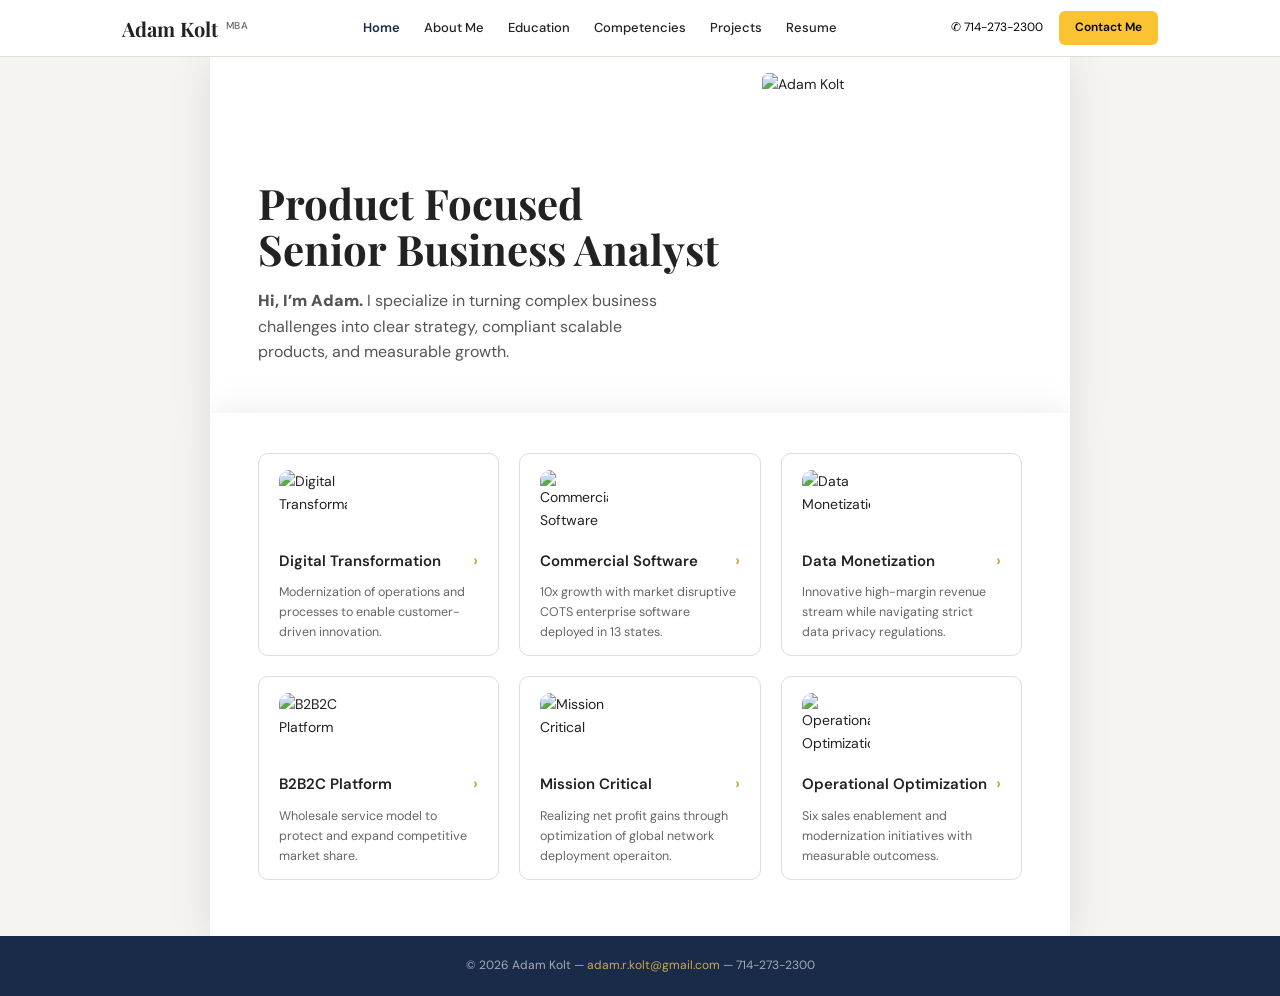
==== commit 90c45d50: "Make 'Hi, I'm Adam.' bolder in hero section Co-Authored-By: Claude Sonnet 4.6 <noreply@anthropic.com" ====
--- a/index.html
+++ b/index.html
@@ -38,9 +38,8 @@
       <div>
         <h1 class="hero-heading">Product Focused Senior Business Analyst</h1>
         <p class="hero-sub">
-          <strong>Hi, I’m Adam. I specialize in turning complex business challenges into clear strategy, compliant
-            scalable
-            products, and measurable growth.</strong>
+          <span style="font-weight:900;">Hi, I’m Adam.</span> I specialize in turning complex business challenges into
+          clear strategy, compliant scalable products, and measurable growth.
 
 
         </p>
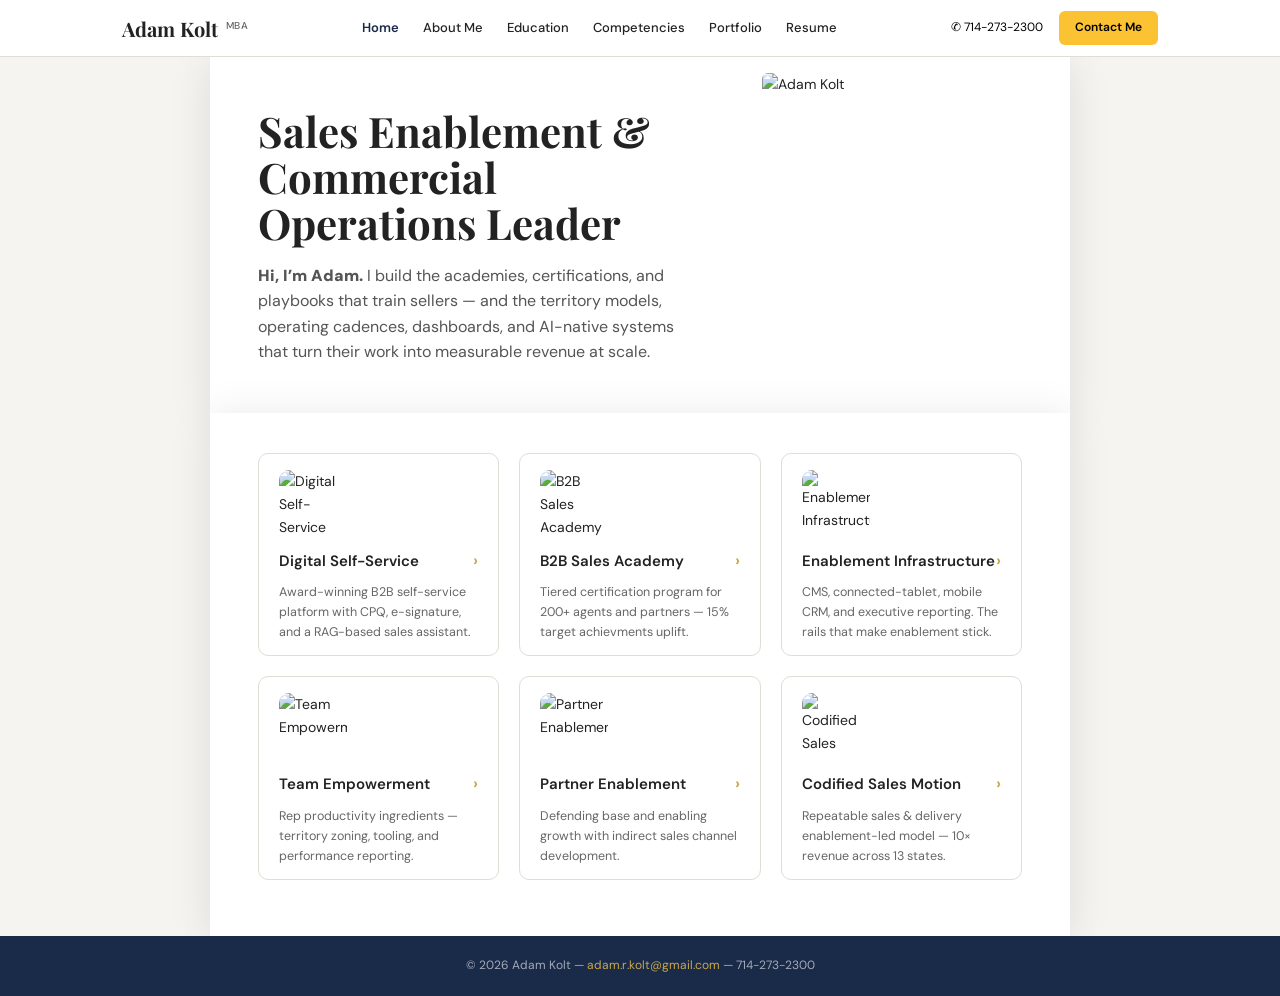
==== commit 498c51f9: "Swap hero label to Commercial Operations for accuracy" ====
--- a/index.html
+++ b/index.html
@@ -6,7 +6,7 @@
   <meta name="viewport" content="width=device-width, initial-scale=1.0">
   <title>Adam Kolt MBA – Portfolio</title>
   <link
-    href="https://fonts.googleapis.com/css2?family=Playfair+Display:wght@700&family=DM+Sans:wght@300;400;500;600&display=swap"
+    href="https://fonts.googleapis.com/css2?family=Playfair+Display:wght@700&family=DM+Sans:wght@300;400;500;600;700;800&display=swap"
     rel="stylesheet">
   <link rel="stylesheet" href="css/style.css">
 </head>
@@ -22,7 +22,7 @@
         <a href="about.html">About Me</a>
         <a href="education.html">Education</a>
         <a href="competencies.html">Competencies</a>
-        <a href="projects/digital-transformation.html">Projects</a>
+        <a href="projects/digital-transformation.html">Portfolio</a>
         <a href="resume.html">Resume</a>
       </nav>
       <div class="header-actions">
@@ -36,13 +36,13 @@
   <div class="hero">
     <div class="hero-inner">
       <div>
-        <h1 class="hero-heading">Product Focused Senior Business Analyst</h1>
+        <h1 class="hero-heading">Sales Enablement &amp; Commercial Operations Leader</h1>
         <p class="hero-sub">
-          <span style="font-weight:900;">Hi, I’m Adam.</span> I specialize in turning complex business challenges into
-          clear strategy, compliant scalable products, and measurable growth.
+          <span style="font-weight:900;">Hi, I’m Adam.</span> I build the academies, certifications, and playbooks
+          that train sellers — and the territory models, operating cadences, dashboards, and AI-native systems that
+          turn their work into measurable revenue at scale.
+        </p>
 
-
-        </p>
       </div>
       <div class="hero-photo">
         <img src="images/AdamKolt.JPG" alt="Adam Kolt"
@@ -55,79 +55,81 @@
   <div class="cards-section">
     <div class="cards-grid">
 
-      <!-- Digital Transformation -->
+      <!-- Digital Self-Service -->
       <a href="projects/digital-transformation.html" class="project-card">
         <div class="card-icon">
-          <img src="images/DT_Icon.png" alt="Digital Transformation" style="width:100%;height:100%;object-fit:contain;">
+          <img src="images/DT_Icon.png" alt="Digital Self-Service" style="width:100%;height:100%;object-fit:contain;">
         </div>
         <div class="card-title">
-          <h3>Digital Transformation</h3>
+          <h3>Digital Self-Service</h3>
           <span class="card-arrow">›</span>
         </div>
-        <p class="card-desc">Modernization of operations and processes to enable customer-driven innovation.</p>
+        <p class="card-desc">Award-winning B2B self-service platform with CPQ, e-signature, and a RAG-based sales
+          assistant.</p>
       </a>
 
-      <!-- Commercial Software -->
-      <a href="projects/commercial-software.html" class="project-card">
+      <!-- B2B Sales Academy -->
+      <a href="projects/b2b-sales-academy.html" class="project-card">
         <div class="card-icon">
-          <img src="images/CS_Icon.png" alt="Commercial Software" style="width:100%;height:100%;object-fit:contain;">
+          <img src="images/OO_Icon.png" alt="B2B Sales Academy" style="width:100%;height:100%;object-fit:contain;">
         </div>
         <div class="card-title">
-          <h3>Commercial Software</h3>
+          <h3>B2B Sales Academy</h3>
           <span class="card-arrow">›</span>
         </div>
-        <p class="card-desc">10x growth with market disruptive COTS enterprise software deployed in 13 states.</p>
+        <p class="card-desc">Tiered certification program for 200+ agents and partners — 15%
+          target achievments uplift.</p>
       </a>
 
-      <!-- Data Monetization -->
-      <a href="projects/data-monetization.html" class="project-card">
-        <div class="card-icon">
-          <img src="images/DM_Icon.png" alt="Data Monetization" style="width:100%;height:100%;object-fit:contain;">
-        </div>
-        <div class="card-title">
-          <h3>Data Monetization</h3>
-          <span class="card-arrow">›</span>
-        </div>
-        <p class="card-desc">Innovative high-margin revenue stream while navigating strict data privacy regulations.
-        </p>
-      </a>
-
-      <!-- B2B2C Platform -->
-      <a href="projects/b2b2c-platform.html" class="project-card">
-        <div class="card-icon">
-          <img src="images/BBC_Icon.png" alt="B2B2C Platform" style="width:100%;height:100%;object-fit:contain;">
-        </div>
-        <div class="card-title">
-          <h3>B2B2C Platform</h3>
-          <span class="card-arrow">›</span>
-        </div>
-        <p class="card-desc">Wholesale service model to protect and expand competitive market share.
-        </p>
-      </a>
-
-      <!-- Mission Critical -->
-      <a href="projects/mission-critical.html" class="project-card">
-        <div class="card-icon">
-          <img src="images/MC_Icon.png" alt="Mission Critical" style="width:100%;height:100%;object-fit:contain;">
-        </div>
-        <div class="card-title">
-          <h3>Mission Critical</h3>
-          <span class="card-arrow">›</span>
-        </div>
-        <p class="card-desc">Realizing net profit gains through optimization of global network deployment operaiton.</p>
-      </a>
-
-      <!-- Operational Optimization -->
+      <!-- Enablement Infrastructure -->
       <a href="projects/operational-optimization.html" class="project-card">
         <div class="card-icon">
-          <img src="images/OO_Icon.png" alt="Operational Optimization"
+          <img src="images/DM_Icon.png" alt="Enablement Infrastructure"
             style="width:100%;height:100%;object-fit:contain;">
         </div>
         <div class="card-title">
-          <h3>Operational Optimization</h3>
+          <h3>Enablement Infrastructure</h3>
           <span class="card-arrow">›</span>
         </div>
-        <p class="card-desc">Six sales enablement and modernization initiatives with measurable outcomess.</p>
+        <p class="card-desc">CMS, connected-tablet, mobile CRM, and executive reporting. The rails that
+          make enablement stick.</p>
+      </a>
+
+      <!-- Team Empowerment -->
+      <a href="projects/sales-enablement.html" class="project-card">
+        <div class="card-icon">
+          <img src="images/OO_Icon.png" alt="Team Empowerment" style="width:100%;height:100%;object-fit:contain;">
+        </div>
+        <div class="card-title">
+          <h3>Team Empowerment</h3>
+          <span class="card-arrow">›</span>
+        </div>
+        <p class="card-desc">Rep productivity ingredients — territory zoning, tooling, and performance reporting.</p>
+      </a>
+
+      <!-- Partner Enablement -->
+      <a href="projects/b2b2c-platform.html" class="project-card">
+        <div class="card-icon">
+          <img src="images/BBC_Icon.png" alt="Partner Enablement" style="width:100%;height:100%;object-fit:contain;">
+        </div>
+        <div class="card-title">
+          <h3>Partner Enablement</h3>
+          <span class="card-arrow">›</span>
+        </div>
+        <p class="card-desc">Defending base and enabling growth with indirect sales channel development.</p>
+      </a>
+
+      <!-- Codified Sales Motion -->
+      <a href="projects/commercial-software.html" class="project-card">
+        <div class="card-icon">
+          <img src="images/CS_Icon.png" alt="Codified Sales Motion" style="width:100%;height:100%;object-fit:contain;">
+        </div>
+        <div class="card-title">
+          <h3>Codified Sales Motion</h3>
+          <span class="card-arrow">›</span>
+        </div>
+        <p class="card-desc">Repeatable sales & delivery enablement-led model — 10× revenue
+          across 13 states.</p>
       </a>
 
     </div>
